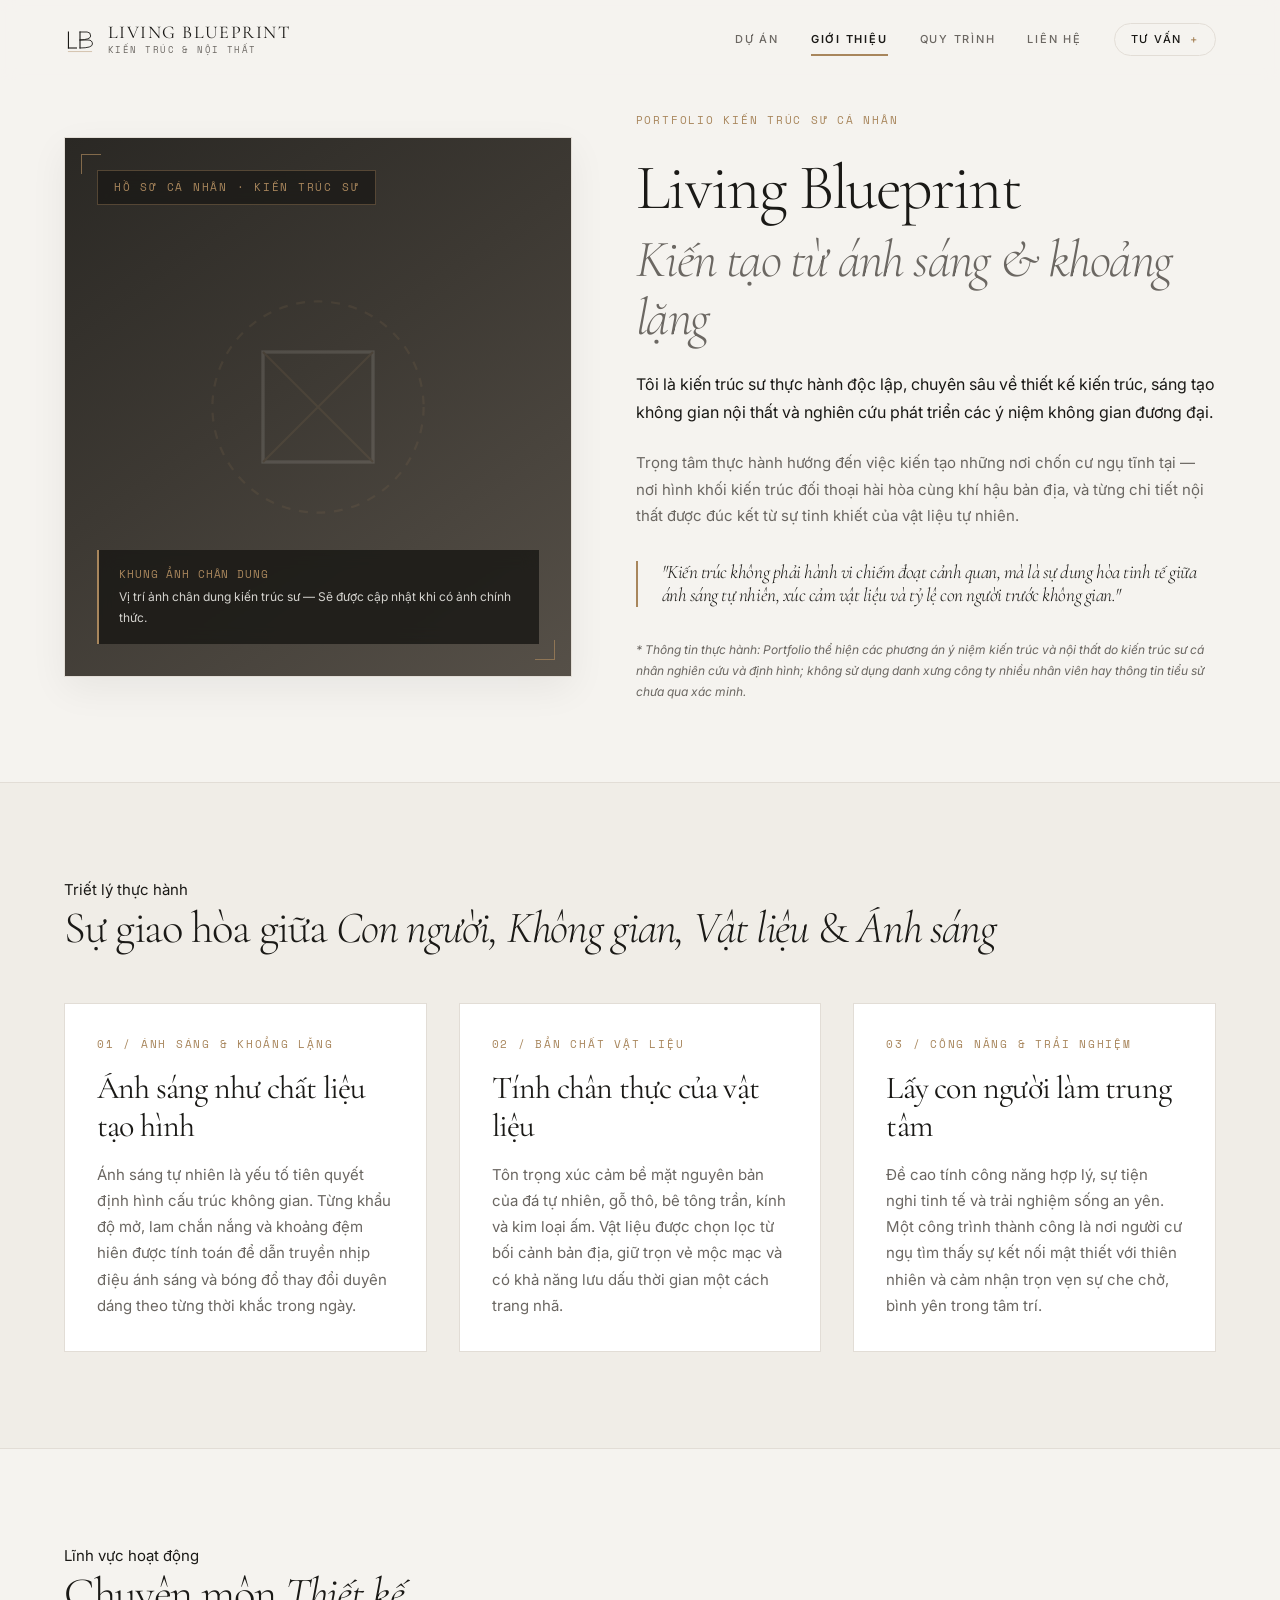
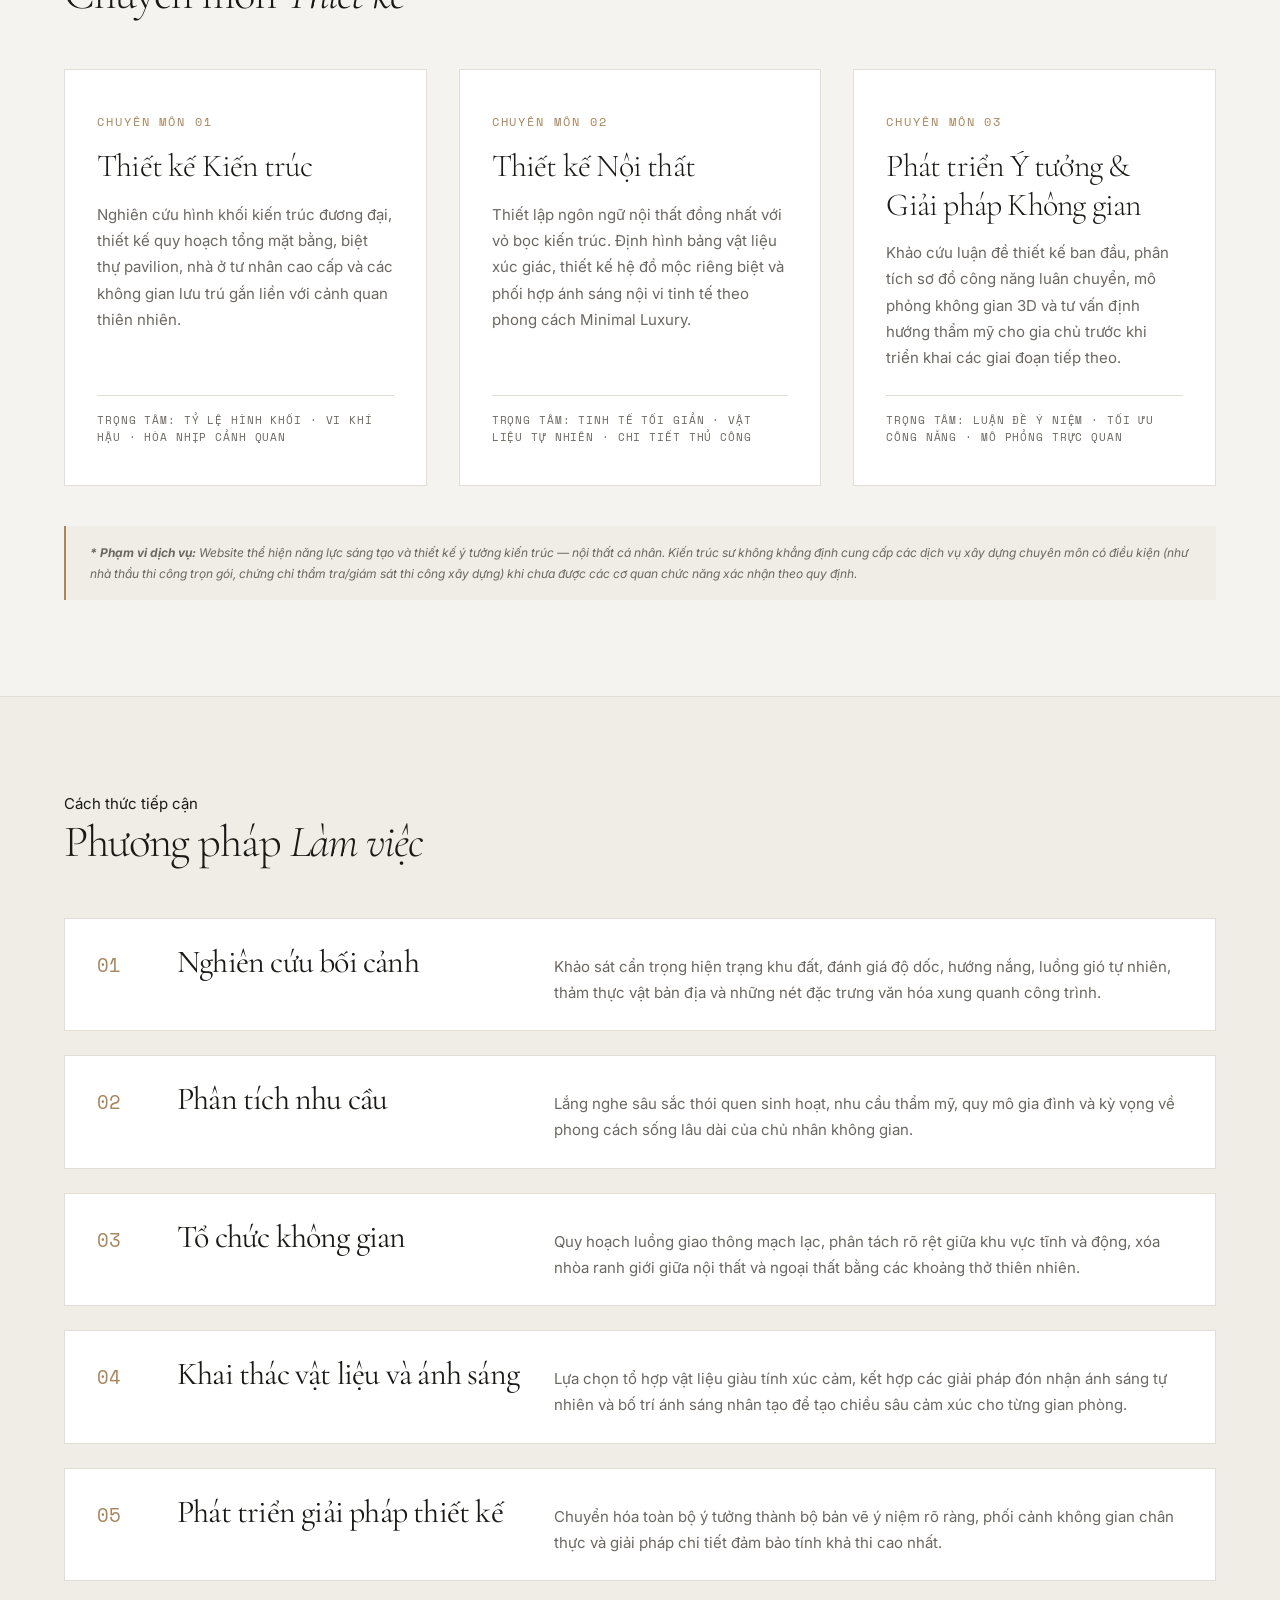
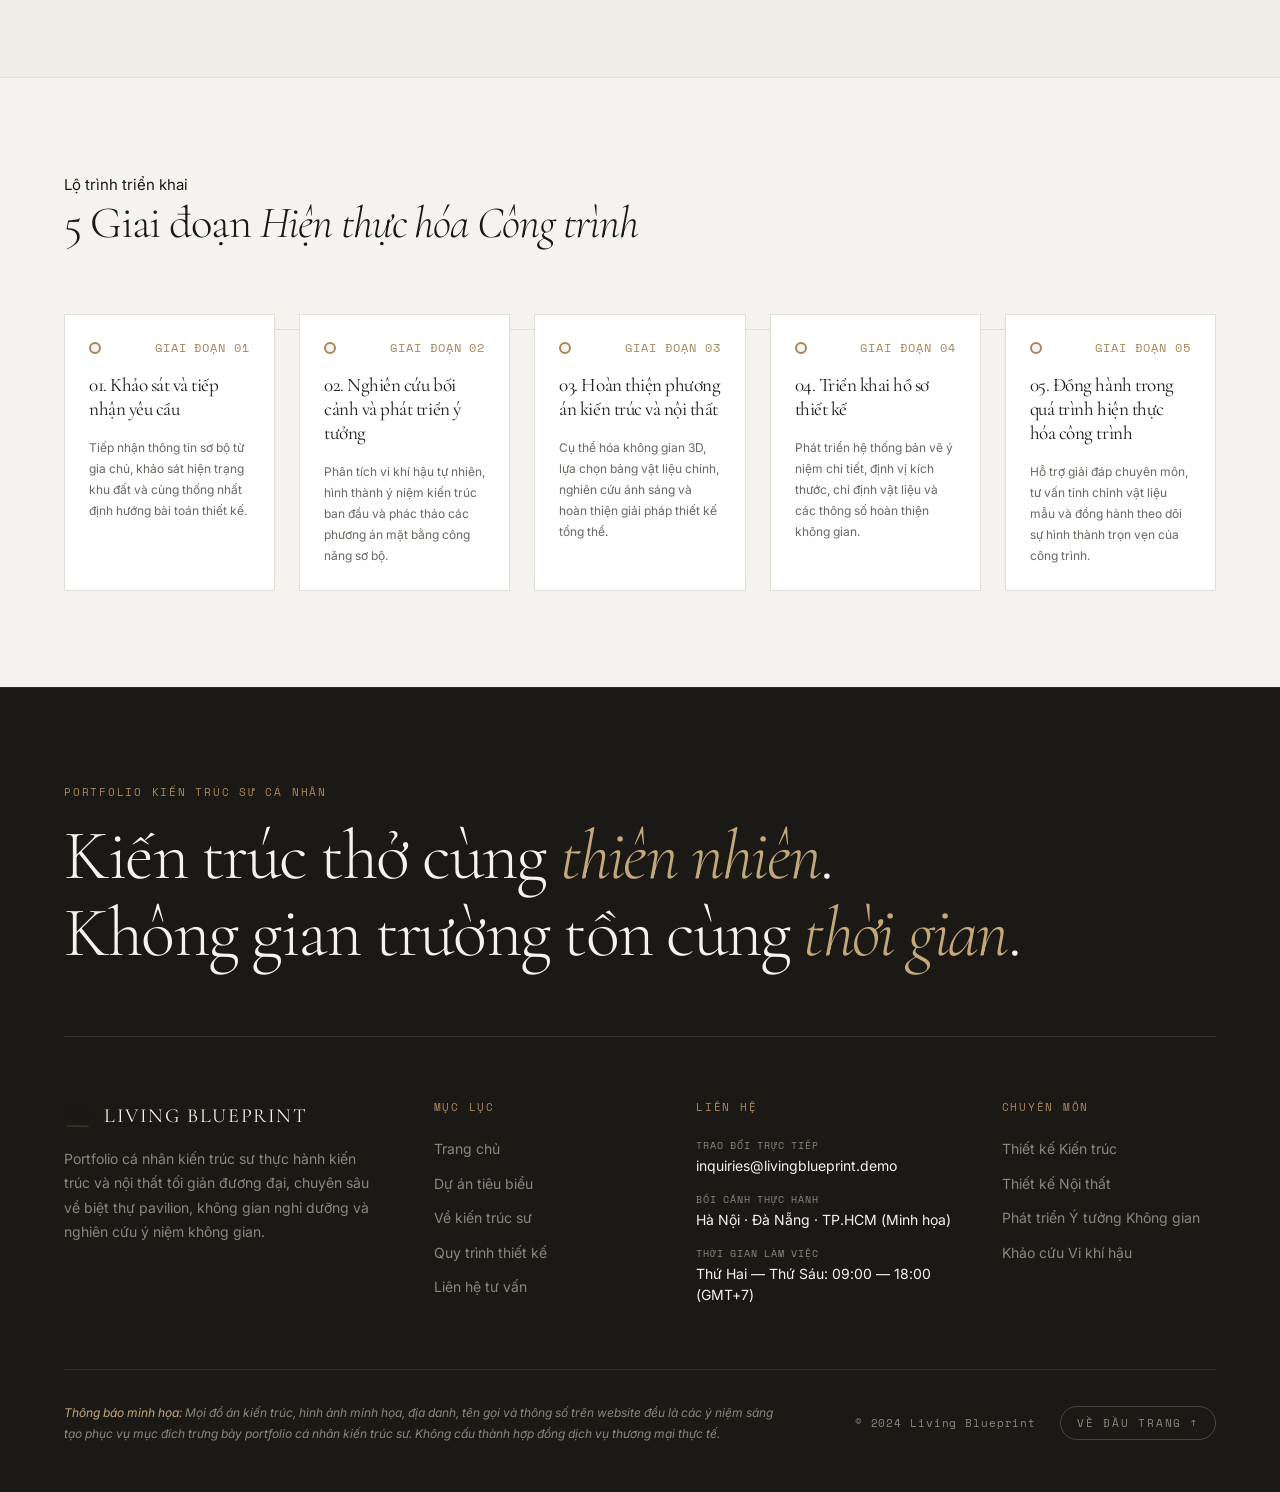
==== about.html @ 94e96c9f "Initial commit: architecture portfolio website Co-Authored-By: Claude Opus 5.5 <noreply@anthropic.co" ====
<!DOCTYPE html>
<html lang="vi">
<head>
  <meta charset="UTF-8">
  <meta name="viewport" content="width=device-width, initial-scale=1.0">
  <meta name="description" content="Giới thiệu Kiến trúc sư &amp; Quy trình thiết kế — Living Blueprint. Portfolio cá nhân thực hành kiến trúc và nội thất tối giản đương đại.">
  <meta name="robots" content="noindex, nofollow">
  <title>Giới thiệu &amp; Quy trình — Living Blueprint</title>

  <!-- Open Graph -->
  <meta property="og:type" content="profile">
  <meta property="og:title" content="Giới thiệu &amp; Quy trình — Living Blueprint">
  <meta property="og:description" content="Portfolio cá nhân kiến trúc sư thực hành kiến trúc và nội thất tối giản đương đại.">
  <meta property="og:locale" content="vi_VN">

  <link rel="icon" type="image/svg+xml"
    href="data:image/svg+xml,%3Csvg xmlns='http://www.w3.org/2000/svg' viewBox='0 0 32 32'%3E%3Crect width='32' height='32' fill='%23F5F3EF'/%3E%3Cline x1='8' y1='8' x2='8' y2='22' stroke='%231A1916' stroke-width='2'/%3E%3Cline x1='8' y1='22' x2='15' y2='22' stroke='%231A1916' stroke-width='2'/%3E%3Cline x1='18' y1='8' x2='18' y2='22' stroke='%231A1916' stroke-width='2'/%3E%3Cpath d='M18 8 L25 8 Q28 8 28 12 Q28 15 18 16' stroke='%231A1916' stroke-width='1.5' fill='none'/%3E%3Cpath d='M18 16 L26 16 Q30 16 30 20 Q30 24 18 24' stroke='%231A1916' stroke-width='1.5' fill='none'/%3E%3Cline x1='8' y1='28' x2='28' y2='28' stroke='%23A8865C' stroke-width='1'/%3E%3C/svg%3E">

  <link rel="preconnect" href="https://fonts.googleapis.com">
  <link rel="preconnect" href="https://fonts.gstatic.com" crossorigin>
  <link href="https://fonts.googleapis.com/css2?family=Cormorant+Garamond:ital,wght@0,300;0,400;0,500;0,600;1,300;1,400;1,500&family=Inter:wght@300;400;500;600&family=Space+Mono:ital,wght@0,400;0,700;1,400&display=swap" rel="stylesheet">

  <!-- Foundation CSS -->
  <link rel="stylesheet" href="css/reset.css">
  <link rel="stylesheet" href="css/variables.css">
  <link rel="stylesheet" href="css/typography.css">
  <link rel="stylesheet" href="css/layout.css">

  <!-- Global Components CSS — Phase 1 -->
  <link rel="stylesheet" href="css/components/navbar.css">
  <link rel="stylesheet" href="css/components/drawer.css">
  <link rel="stylesheet" href="css/components/cursor.css">
  <link rel="stylesheet" href="css/components/footer.css">
  <link rel="stylesheet" href="css/components/loader.css">

  <!-- Page CSS — Phase 5 -->
  <link rel="stylesheet" href="css/pages/about.css">
</head>

<body>

  <!-- ── 1. PAGE LOADER ── -->
  <div class="page-loader" aria-hidden="false">
    <div class="page-loader__content">
      <img src="assets/svg/logo.svg" alt="" class="page-loader__logo" width="48" height="48">
      <span class="page-loader__brand">Living Blueprint</span>
      <div class="page-loader__line-wrap" aria-hidden="true">
        <div class="page-loader__line"></div>
      </div>
    </div>
  </div>

  <!-- ── 2. CUSTOM RING CURSOR ── -->
  <div class="custom-cursor is-hidden" aria-hidden="true">
    <div class="custom-cursor__dot"></div>
    <div class="custom-cursor__ring">
      <span class="custom-cursor__label">XEM</span>
    </div>
  </div>

  <!-- ── 3. MOBILE FULLSCREEN DRAWER ── -->
  <aside id="mobile-nav-drawer" class="mobile-drawer" aria-label="Menu di động" aria-hidden="true">
    <div class="mobile-drawer__header">
      <a href="index.html" class="mobile-drawer__brand">
        <img src="assets/svg/logo.svg" alt="" width="28" height="28">
        <span class="mobile-drawer__brand-title">Living Blueprint</span>
      </a>
      <button class="mobile-drawer__close" type="button" aria-label="Đóng menu">
        <img src="assets/svg/icons/close.svg" alt="" class="mobile-drawer__close-icon" width="18" height="18">
      </button>
    </div>

    <nav class="mobile-drawer__nav" aria-label="Liên kết điều hướng di động">
      <ul class="mobile-drawer__list" role="list">
        <li class="mobile-drawer__item">
          <a href="projects.html" class="mobile-drawer__link">
            <span class="mobile-drawer__num">01</span>
            <span class="mobile-drawer__text">Dự án</span>
          </a>
        </li>
        <li class="mobile-drawer__item">
          <a href="about.html" class="mobile-drawer__link is-active">
            <span class="mobile-drawer__num">02</span>
            <span class="mobile-drawer__text">Giới thiệu</span>
          </a>
        </li>
        <li class="mobile-drawer__item">
          <a href="about.html#process" class="mobile-drawer__link">
            <span class="mobile-drawer__num">03</span>
            <span class="mobile-drawer__text">Quy trình</span>
          </a>
        </li>
        <li class="mobile-drawer__item">
          <a href="contact.html" class="mobile-drawer__link">
            <span class="mobile-drawer__num">04</span>
            <span class="mobile-drawer__text">Liên hệ</span>
          </a>
        </li>
      </ul>
    </nav>

    <div class="mobile-drawer__footer">
      <span class="mobile-drawer__meta">Trao đổi ý tưởng</span>
      <a href="mailto:hello@livingblueprint.demo" class="mobile-drawer__email">hello@livingblueprint.demo</a>
      <span class="mobile-drawer__note">Portfolio cá nhân kiến trúc sư · Mọi đồ án là ý niệm sáng tạo mẫu.</span>
    </div>
  </aside>

  <!-- ── PAGE WRAPPER ── -->
  <div class="page-wrapper">

    <a href="#main-content" class="sr-only">Bỏ qua điều hướng</a>

    <!-- ── 4. HEADER & NAVBAR ── -->
    <header role="banner">
      <nav class="site-navbar" aria-label="Điều hướng chính">
        <div class="site-navbar__inner">
          <a href="index.html" class="site-navbar__brand" aria-label="Living Blueprint — Trang chủ">
            <img src="assets/svg/logo.svg" alt="" class="site-navbar__logo-icon" width="32" height="32">
            <div class="site-navbar__brand-text">
              <span class="site-navbar__brand-title">Living Blueprint</span>
              <span class="site-navbar__brand-sub">Kiến trúc &amp; Nội thất</span>
            </div>
          </a>

          <div class="site-navbar__nav">
            <ul class="site-navbar__links" role="list">
              <li><a href="projects.html" class="site-navbar__link">Dự án</a></li>
              <li><a href="about.html" class="site-navbar__link is-active" aria-current="page">Giới thiệu</a></li>
              <li><a href="about.html#process" class="site-navbar__link">Quy trình</a></li>
              <li><a href="contact.html" class="site-navbar__link">Liên hệ</a></li>
            </ul>

            <a href="contact.html" class="site-navbar__cta" aria-label="Gửi yêu cầu tư vấn">
              <span>Tư vấn</span>
              <span class="site-navbar__cta-plus" aria-hidden="true">+</span>
            </a>
          </div>

          <button class="site-navbar__toggle" type="button" aria-label="Mở menu điều hướng di động" aria-expanded="false" aria-controls="mobile-nav-drawer">
            <span class="site-navbar__toggle-line"></span>
            <span class="site-navbar__toggle-line"></span>
          </button>
        </div>
      </nav>
    </header>

    <!-- ── MAIN CONTENT ── -->
    <main id="main-content">

      <!-- ── SECTION 01: GIỚI THIỆU KIẾN TRÚC SƯ ── -->
      <section class="about-hero" aria-label="Giới thiệu kiến trúc sư">
        <div class="container">
          <div class="about-hero__grid">
            
            <!-- Portrait Placeholder Container -->
            <div class="about-portrait-wrap">
              <div class="about-portrait" role="img" aria-label="Vị trí ảnh chân dung kiến trúc sư" data-cursor="view" data-cursor-label="CHÂN DUNG">
                <span class="about-portrait__badge">Hồ sơ cá nhân · Kiến trúc sư</span>
                
                <!-- Architectural watermark icon -->
                <svg class="about-portrait__watermark" viewBox="0 0 100 100" fill="none" xmlns="http://www.w3.org/2000/svg" aria-hidden="true">
                  <circle cx="50" cy="50" r="48" stroke="#A8865C" stroke-width="1" stroke-dasharray="4,4"/>
                  <rect x="25" y="25" width="50" height="50" stroke="#F5F3EF" stroke-width="1.5"/>
                  <line x1="25" y1="25" x2="75" y2="75" stroke="#A8865C" stroke-width="1"/>
                  <line x1="75" y1="25" x2="25" y2="75" stroke="#A8865C" stroke-width="1"/>
                </svg>

                <div class="about-portrait__notice-box">
                  <span class="about-portrait__notice-title">Khung ảnh chân dung</span>
                  <p class="about-portrait__notice-text" data-content-key="about.portraitNotice">
                    Vị trí ảnh chân dung kiến trúc sư — Sẽ được cập nhật khi có ảnh chính thức.
                  </p>
                </div>
              </div>
            </div>

            <!-- Intro Narrative -->
            <div class="about-intro">
              <span class="about-kicker" data-content-key="about.kicker">Portfolio Kiến trúc sư Cá nhân</span>
              <h1 class="about-name">
                Living Blueprint
                <em>Kiến tạo từ ánh sáng &amp; khoảng lặng</em>
              </h1>
              <p class="about-bio" data-content-key="about.bio">
                Tôi là kiến trúc sư thực hành độc lập, chuyên sâu về thiết kế kiến trúc, sáng tạo không gian nội thất và nghiên cứu phát triển các ý niệm không gian đương đại.
              </p>
              <p class="about-bio" data-content-key="about.bioSub" style="font-size: var(--text-body); color: var(--color-ink-muted);">
                Trọng tâm thực hành hướng đến việc kiến tạo những nơi chốn cư ngụ tĩnh tại — nơi hình khối kiến trúc đối thoại hài hòa cùng khí hậu bản địa, và từng chi tiết nội thất được đúc kết từ sự tinh khiết của vật liệu tự nhiên.
              </p>

              <blockquote class="about-pullquote" data-content-key="about.pullquote">
                "Kiến trúc không phải hành vi chiếm đoạt cảnh quan, mà là sự dung hòa tinh tế giữa ánh sáng tự nhiên, xúc cảm vật liệu và tỷ lệ con người trước không gian."
              </blockquote>

              <p class="about-meta-note" data-content-key="about.metaNote">
                * Thông tin thực hành: Portfolio thể hiện các phương án ý niệm kiến trúc và nội thất do kiến trúc sư cá nhân nghiên cứu và định hình; không sử dụng danh xưng công ty nhiều nhân viên hay thông tin tiểu sử chưa qua xác minh.
              </p>
            </div>

          </div>
        </div>
      </section>

      <!-- ── SECTION 02: TRIẾT LÝ THIẾT KẾ ── -->
      <section class="philosophy-section" aria-label="Triết lý thiết kế kiến trúc">
        <div class="container">
          <div class="section-head">
            <span class="section-kicker">Triết lý thực hành</span>
            <h2 class="section-title">
              Sự giao hòa giữa <em>Con người, Không gian, Vật liệu</em> &amp; <em>Ánh sáng</em>
            </h2>
          </div>

          <div class="philosophy-grid" role="list">
            <!-- Philosophy 1: Light & Space -->
            <article class="philosophy-card" role="listitem">
              <span class="philosophy-card__num">01 / Ánh sáng &amp; Khoảng lặng</span>
              <h3 class="philosophy-card__title">Ánh sáng như chất liệu tạo hình</h3>
              <p class="philosophy-card__desc">
                Ánh sáng tự nhiên là yếu tố tiên quyết định hình cấu trúc không gian. Từng khẩu độ mở, lam chắn nắng và khoảng đệm hiên được tính toán để dẫn truyền nhịp điệu ánh sáng và bóng đổ thay đổi duyên dáng theo từng thời khắc trong ngày.
              </p>
            </article>

            <!-- Philosophy 2: Honest Materials -->
            <article class="philosophy-card" role="listitem">
              <span class="philosophy-card__num">02 / Bản chất Vật liệu</span>
              <h3 class="philosophy-card__title">Tính chân thực của vật liệu</h3>
              <p class="philosophy-card__desc">
                Tôn trọng xúc cảm bề mặt nguyên bản của đá tự nhiên, gỗ thô, bê tông trần, kính và kim loại ấm. Vật liệu được chọn lọc từ bối cảnh bản địa, giữ trọn vẻ mộc mạc và có khả năng lưu dấu thời gian một cách trang nhã.
              </p>
            </article>

            <!-- Philosophy 3: Living Experience & Functionality -->
            <article class="philosophy-card" role="listitem">
              <span class="philosophy-card__num">03 / Công năng &amp; Trải nghiệm</span>
              <h3 class="philosophy-card__title">Lấy con người làm trung tâm</h3>
              <p class="philosophy-card__desc">
                Đề cao tính công năng hợp lý, sự tiện nghi tinh tế và trải nghiệm sống an yên. Một công trình thành công là nơi người cư ngụ tìm thấy sự kết nối mật thiết với thiên nhiên và cảm nhận trọn vẹn sự che chở, bình yên trong tâm trí.
              </p>
            </article>
          </div>
        </div>
      </section>

      <!-- ── SECTION 03: CHUYÊN MÔN THIẾT KẾ ── -->
      <section class="disciplines-section" aria-label="Chuyên môn thiết kế">
        <div class="container">
          <div class="section-head">
            <span class="section-kicker">Lĩnh vực hoạt động</span>
            <h2 class="section-title">Chuyên môn <em>Thiết kế</em></h2>
          </div>

          <div class="disciplines-grid" role="list">
            <!-- Discipline 1: Architecture -->
            <div class="discipline-card" role="listitem">
              <div>
                <span class="discipline-card__badge">CHUYÊN MÔN 01</span>
                <h3 class="discipline-card__title">Thiết kế Kiến trúc</h3>
                <p class="discipline-card__desc">
                  Nghiên cứu hình khối kiến trúc đương đại, thiết kế quy hoạch tổng mặt bằng, biệt thự pavilion, nhà ở tư nhân cao cấp và các không gian lưu trú gắn liền với cảnh quan thiên nhiên.
                </p>
              </div>
              <div class="discipline-card__focus">
                Trọng tâm: Tỷ lệ hình khối · Vi khí hậu · Hòa nhịp cảnh quan
              </div>
            </div>

            <!-- Discipline 2: Interior -->
            <div class="discipline-card" role="listitem">
              <div>
                <span class="discipline-card__badge">CHUYÊN MÔN 02</span>
                <h3 class="discipline-card__title">Thiết kế Nội thất</h3>
                <p class="discipline-card__desc">
                  Thiết lập ngôn ngữ nội thất đồng nhất với vỏ bọc kiến trúc. Định hình bảng vật liệu xúc giác, thiết kế hệ đồ mộc riêng biệt và phối hợp ánh sáng nội vi tinh tế theo phong cách Minimal Luxury.
                </p>
              </div>
              <div class="discipline-card__focus">
                Trọng tâm: Tinh tế tối giản · Vật liệu tự nhiên · Chi tiết thủ công
              </div>
            </div>

            <!-- Discipline 3: Concept & Spatial Development -->
            <div class="discipline-card" role="listitem">
              <div>
                <span class="discipline-card__badge">CHUYÊN MÔN 03</span>
                <h3 class="discipline-card__title">Phát triển Ý tưởng &amp; Giải pháp Không gian</h3>
                <p class="discipline-card__desc">
                  Khảo cứu luận đề thiết kế ban đầu, phân tích sơ đồ công năng luân chuyển, mô phỏng không gian 3D và tư vấn định hướng thẩm mỹ cho gia chủ trước khi triển khai các giai đoạn tiếp theo.
                </p>
              </div>
              <div class="discipline-card__focus">
                Trọng tâm: Luận đề ý niệm · Tối ưu công năng · Mô phỏng trực quan
              </div>
            </div>
          </div>

          <div class="discipline-disclaimer-box">
            <strong>* Phạm vi dịch vụ:</strong> Website thể hiện năng lực sáng tạo và thiết kế ý tưởng kiến trúc — nội thất cá nhân. Kiến trúc sư không khẳng định cung cấp các dịch vụ xây dựng chuyên môn có điều kiện (như nhà thầu thi công trọn gói, chứng chỉ thẩm tra/giám sát thi công xây dựng) khi chưa được các cơ quan chức năng xác nhận theo quy định.
          </div>
        </div>
      </section>

      <!-- ── SECTION 04: PHƯƠNG PHÁP LÀM VIỆC ── -->
      <section class="methodology-section" aria-label="Phương pháp làm việc của kiến trúc sư">
        <div class="container">
          <div class="section-head">
            <span class="section-kicker">Cách thức tiếp cận</span>
            <h2 class="section-title">Phương pháp <em>Làm việc</em></h2>
          </div>

          <div class="methodology-list" role="list">
            <!-- Step 1 -->
            <div class="methodology-item" role="listitem">
              <span class="methodology-num">01</span>
              <h3 class="methodology-name">Nghiên cứu bối cảnh</h3>
              <p class="methodology-detail">
                Khảo sát cẩn trọng hiện trạng khu đất, đánh giá độ dốc, hướng nắng, luồng gió tự nhiên, thảm thực vật bản địa và những nét đặc trưng văn hóa xung quanh công trình.
              </p>
            </div>

            <!-- Step 2 -->
            <div class="methodology-item" role="listitem">
              <span class="methodology-num">02</span>
              <h3 class="methodology-name">Phân tích nhu cầu</h3>
              <p class="methodology-detail">
                Lắng nghe sâu sắc thói quen sinh hoạt, nhu cầu thẩm mỹ, quy mô gia đình và kỳ vọng về phong cách sống lâu dài của chủ nhân không gian.
              </p>
            </div>

            <!-- Step 3 -->
            <div class="methodology-item" role="listitem">
              <span class="methodology-num">03</span>
              <h3 class="methodology-name">Tổ chức không gian</h3>
              <p class="methodology-detail">
                Quy hoạch luồng giao thông mạch lạc, phân tách rõ rệt giữa khu vực tĩnh và động, xóa nhòa ranh giới giữa nội thất và ngoại thất bằng các khoảng thở thiên nhiên.
              </p>
            </div>

            <!-- Step 4 -->
            <div class="methodology-item" role="listitem">
              <span class="methodology-num">04</span>
              <h3 class="methodology-name">Khai thác vật liệu và ánh sáng</h3>
              <p class="methodology-detail">
                Lựa chọn tổ hợp vật liệu giàu tính xúc cảm, kết hợp các giải pháp đón nhận ánh sáng tự nhiên và bố trí ánh sáng nhân tạo để tạo chiều sâu cảm xúc cho từng gian phòng.
              </p>
            </div>

            <!-- Step 5 -->
            <div class="methodology-item" role="listitem">
              <span class="methodology-num">05</span>
              <h3 class="methodology-name">Phát triển giải pháp thiết kế</h3>
              <p class="methodology-detail">
                Chuyển hóa toàn bộ ý tưởng thành bộ bản vẽ ý niệm rõ ràng, phối cảnh không gian chân thực và giải pháp chi tiết đảm bảo tính khả thi cao nhất.
              </p>
            </div>
          </div>
        </div>
      </section>

      <!-- ── SECTION 05: QUY TRÌNH THIẾT KẾ (5 GIAI ĐOẠN) ── -->
      <section id="process" class="process-section" aria-label="Quy trình thiết kế 5 giai đoạn">
        <div class="container">
          <div class="process-header">
            <span class="section-kicker">Lộ trình triển khai</span>
            <h2 class="section-title">5 Giai đoạn <em>Hiện thực hóa Công trình</em></h2>
          </div>

          <div class="process-timeline" role="list">
            <!-- Step 1 -->
            <div class="process-step" role="listitem">
              <div class="process-marker">
                <span class="process-dot"></span>
                <span class="process-step-num">GIAI ĐOẠN 01</span>
              </div>
              <h3 class="process-step-title">01. Khảo sát và tiếp nhận yêu cầu</h3>
              <p class="process-step-desc">
                Tiếp nhận thông tin sơ bộ từ gia chủ, khảo sát hiện trạng khu đất và cùng thống nhất định hướng bài toán thiết kế.
              </p>
            </div>

            <!-- Step 2 -->
            <div class="process-step" role="listitem">
              <div class="process-marker">
                <span class="process-dot"></span>
                <span class="process-step-num">GIAI ĐOẠN 02</span>
              </div>
              <h3 class="process-step-title">02. Nghiên cứu bối cảnh và phát triển ý tưởng</h3>
              <p class="process-step-desc">
                Phân tích vi khí hậu tự nhiên, hình thành ý niệm kiến trúc ban đầu và phác thảo các phương án mặt bằng công năng sơ bộ.
              </p>
            </div>

            <!-- Step 3 -->
            <div class="process-step" role="listitem">
              <div class="process-marker">
                <span class="process-dot"></span>
                <span class="process-step-num">GIAI ĐOẠN 03</span>
              </div>
              <h3 class="process-step-title">03. Hoàn thiện phương án kiến trúc và nội thất</h3>
              <p class="process-step-desc">
                Cụ thể hóa không gian 3D, lựa chọn bảng vật liệu chính, nghiên cứu ánh sáng và hoàn thiện giải pháp thiết kế tổng thể.
              </p>
            </div>

            <!-- Step 4 -->
            <div class="process-step" role="listitem">
              <div class="process-marker">
                <span class="process-dot"></span>
                <span class="process-step-num">GIAI ĐOẠN 04</span>
              </div>
              <h3 class="process-step-title">04. Triển khai hồ sơ thiết kế</h3>
              <p class="process-step-desc">
                Phát triển hệ thống bản vẽ ý niệm chi tiết, định vị kích thước, chỉ định vật liệu và các thông số hoàn thiện không gian.
              </p>
            </div>

            <!-- Step 5 -->
            <div class="process-step" role="listitem">
              <div class="process-marker">
                <span class="process-dot"></span>
                <span class="process-step-num">GIAI ĐOẠN 05</span>
              </div>
              <h3 class="process-step-title">05. Đồng hành trong quá trình hiện thực hóa công trình</h3>
              <p class="process-step-desc">
                Hỗ trợ giải đáp chuyên môn, tư vấn tinh chỉnh vật liệu mẫu và đồng hành theo dõi sự hình thành trọn vẹn của công trình.
              </p>
            </div>
          </div>
        </div>
      </section>

    </main>

    <!-- ── 5. EDITORIAL FOOTER ── -->
    <footer class="site-footer" role="contentinfo">
      <div class="site-footer__inner">

        <div class="site-footer__hero">
          <span class="site-footer__tagline">Portfolio Kiến trúc sư Cá nhân</span>
          <h2 class="site-footer__headline">
            Kiến trúc thở cùng <em>thiên nhiên</em>.<br>
            Không gian trường tồn cùng <em>thời gian</em>.
          </h2>
        </div>

        <div class="site-footer__grid">
          <div class="site-footer__col">
            <a href="index.html" class="site-footer__brand" aria-label="Living Blueprint — Trang chủ">
              <img src="assets/svg/logo.svg" alt="" width="28" height="28">
              <span class="site-footer__brand-title">Living Blueprint</span>
            </a>
            <p class="site-footer__desc">
              Portfolio cá nhân kiến trúc sư thực hành kiến trúc và nội thất tối giản đương đại, chuyên sâu về biệt thự pavilion, không gian nghỉ dưỡng và nghiên cứu ý niệm không gian.
            </p>
          </div>

          <div class="site-footer__col">
            <h3 class="site-footer__col-title">Mục lục</h3>
            <ul class="site-footer__list" role="list">
              <li><a href="index.html" class="site-footer__link">Trang chủ</a></li>
              <li><a href="projects.html" class="site-footer__link">Dự án tiêu biểu</a></li>
              <li><a href="about.html" class="site-footer__link">Về kiến trúc sư</a></li>
              <li><a href="about.html#process" class="site-footer__link">Quy trình thiết kế</a></li>
              <li><a href="contact.html" class="site-footer__link">Liên hệ tư vấn</a></li>
            </ul>
          </div>

          <div class="site-footer__col">
            <h3 class="site-footer__col-title">Liên hệ</h3>
            <div class="site-footer__info-item">
              <span class="site-footer__info-label">Trao đổi trực tiếp</span>
              <a href="mailto:inquiries@livingblueprint.demo" class="site-footer__info-value">inquiries@livingblueprint.demo</a>
            </div>
            <div class="site-footer__info-item">
              <span class="site-footer__info-label">Bối cảnh thực hành</span>
              <span class="site-footer__info-value">Hà Nội · Đà Nẵng · TP.HCM (Minh họa)</span>
            </div>
            <div class="site-footer__info-item">
              <span class="site-footer__info-label">Thời gian làm việc</span>
              <span class="site-footer__info-value">Thứ Hai — Thứ Sáu: 09:00 — 18:00 (GMT+7)</span>
            </div>
          </div>

          <div class="site-footer__col">
            <h3 class="site-footer__col-title">Chuyên môn</h3>
            <ul class="site-footer__list" role="list">
              <li><span class="site-footer__link">Thiết kế Kiến trúc</span></li>
              <li><span class="site-footer__link">Thiết kế Nội thất</span></li>
              <li><span class="site-footer__link">Phát triển Ý tưởng Không gian</span></li>
              <li><span class="site-footer__link">Khảo cứu Vi khí hậu</span></li>
            </ul>
          </div>
        </div>

        <div class="site-footer__bottom">
          <p class="site-footer__disclaimer">
            <strong>Thông báo minh họa:</strong> Mọi đồ án kiến trúc, hình ảnh minh họa, địa danh,
            tên gọi và thông số trên website đều là các ý niệm sáng tạo phục vụ mục đích trưng bày portfolio cá nhân kiến trúc sư.
            Không cấu thành hợp đồng dịch vụ thương mại thực tế.
          </p>

          <div class="site-footer__actions">
            <span class="site-footer__copyright" data-content-key="footer.copyright">&copy; 2024 Living Blueprint</span>
            <button class="site-footer__back-to-top" type="button" aria-label="Cuộn về đầu trang">
              <span>Về đầu trang</span>
              <span class="site-footer__back-to-top-arrow" aria-hidden="true">&uarr;</span>
            </button>
          </div>
        </div>

      </div>
    </footer>

  </div><!-- .page-wrapper -->

  <script type="module" src="js/main.js"></script>
</body>
</html>
---- css/variables.css ----
/* ============================================================
   LIVING BLUEPRINT — Design Tokens (CSS Custom Properties)
   Phong cách: Minimal Luxury · Architectural Editorial
   ============================================================ */

:root {

  /* ══════════════════════════════════════════════════════
     COLOR PALETTE
  ══════════════════════════════════════════════════════ */

  /* ── Surfaces ─────────────────────────────────────────── */
  --color-bg:           #F5F3EF;  /* Cream — nền trang chính */
  --color-bg-warm:      #F0EDE7;  /* Cream đậm hơn — section xen kẽ */
  --color-bg-dark:      #1A1916;  /* Charcoal — nền tối, overlay, mobile menu */
  --color-surface:      #FFFFFF;  /* Trắng — card, modal, form */

  /* ── Typography ───────────────────────────────────────── */
  --color-ink:          #1A1916;  /* Chữ chính */
  --color-ink-muted:    #6B6762;  /* Chữ phụ, nhãn */
  --color-ink-faint:    #A8A5A0;  /* Placeholder, disabled */
  --color-on-dark:      #F5F3EF;  /* Chữ trên nền tối */
  --color-on-dark-muted:#8A8580;  /* Chữ phụ trên nền tối */

  /* ── Accent (Warm Bronze) ─────────────────────────────── */
  --color-accent:       #A8865C;  /* Màu nhấn — CTA, hover, số thứ tự */
  --color-accent-light: #C4A87A;  /* Nhạt hơn */
  --color-accent-dark:  #8A6C44;  /* Đậm hơn */
  --color-accent-10:    rgba(168, 134, 92, 0.10);
  --color-accent-20:    rgba(168, 134, 92, 0.20);

  /* ── Blueprint Layer (Hero Stage 2) ───────────────────── */
  --color-blueprint-bg:    #0A1628;
  --color-blueprint-line:  #4A90D9;
  --color-blueprint-grid:  rgba(74, 144, 217, 0.12);
  --color-blueprint-dim:   rgba(74, 144, 217, 0.40);
  --color-blueprint-text:  rgba(74, 144, 217, 0.80);

  /* ── Borders & Lines ──────────────────────────────────── */
  --color-border:       #E2DDD6;
  --color-border-dark:  rgba(26, 25, 22, 0.08);
  --color-line:         rgba(26, 25, 22, 0.06);
  --color-overlay:      rgba(26, 25, 22, 0.55);
  --color-overlay-light:rgba(26, 25, 22, 0.25);


  /* ══════════════════════════════════════════════════════
     TYPOGRAPHY
  ══════════════════════════════════════════════════════ */

  /* ── Font Families ────────────────────────────────────── */
  --font-heading: 'Cormorant Garamond', Georgia, 'Times New Roman', serif;
  --font-ui:      'Inter', system-ui, -apple-system, BlinkMacSystemFont, sans-serif;
  --font-mono:    'Space Mono', 'Courier New', Courier, monospace;

  /* ── Fluid Type Scale ─────────────────────────────────── */
  /* clamp(min, preferred, max) — scales between breakpoints */
  --text-display: clamp(3rem,    8vw,    7rem);    /* 48px → 112px */
  --text-h1:      clamp(2.25rem, 5vw,    4.5rem);  /* 36px → 72px  */
  --text-h2:      clamp(1.75rem, 3.5vw,  3rem);    /* 28px → 48px  */
  --text-h3:      clamp(1.25rem, 2.5vw,  2rem);    /* 20px → 32px  */
  --text-h4:      clamp(1.0625rem,1.5vw, 1.375rem);/* 17px → 22px  */
  --text-body-lg: clamp(1rem,    1.2vw,  1.125rem);/* 16px → 18px  */
  --text-body:    clamp(0.9375rem,1vw,   1rem);     /* 15px → 16px  */
  --text-sm:      0.875rem;   /* 14px */
  --text-xs:      0.75rem;    /* 12px */
  --text-label:   0.6875rem;  /* 11px — uppercase tracking */

  /* ── Font Weights ─────────────────────────────────────── */
  --fw-light:    300;
  --fw-regular:  400;
  --fw-medium:   500;
  --fw-semibold: 600;
  --fw-bold:     700;

  /* ── Line Heights ─────────────────────────────────────── */
  --lh-tight:   1.1;
  --lh-heading: 1.2;
  --lh-normal:  1.5;
  --lh-relaxed: 1.75;
  --lh-loose:   2.0;

  /* ── Letter Spacing ───────────────────────────────────── */
  --ls-tight:   -0.025em;
  --ls-normal:   0em;
  --ls-wide:     0.04em;
  --ls-wider:    0.08em;
  --ls-widest:   0.16em;


  /* ══════════════════════════════════════════════════════
     SPACING SCALE
  ══════════════════════════════════════════════════════ */

  --space-1:  0.25rem;   /*  4px */
  --space-2:  0.5rem;    /*  8px */
  --space-3:  0.75rem;   /* 12px */
  --space-4:  1rem;      /* 16px */
  --space-5:  1.25rem;   /* 20px */
  --space-6:  1.5rem;    /* 24px */
  --space-8:  2rem;      /* 32px */
  --space-10: 2.5rem;    /* 40px */
  --space-12: 3rem;      /* 48px */
  --space-16: 4rem;      /* 64px */
  --space-20: 5rem;      /* 80px */
  --space-24: 6rem;      /* 96px */
  --space-32: 8rem;      /* 128px */


  /* ══════════════════════════════════════════════════════
     LAYOUT
  ══════════════════════════════════════════════════════ */

  --container-max:  1440px;
  --container-pad:  clamp(1.25rem, 5vw, 5rem);  /* 20px → 80px */
  --section-gap:    clamp(4rem, 10vw, 8rem);     /* 64px → 128px */
  --card-gap:       1.25rem;   /* 20px */
  --nav-height:     80px;
  --nav-height-sm:  64px;      /* mobile */


  /* ══════════════════════════════════════════════════════
     EFFECTS & TRANSITIONS
  ══════════════════════════════════════════════════════ */

  /* ── Box Shadows ──────────────────────────────────────── */
  --shadow-xs: 0 1px  3px  rgba(26, 25, 22, 0.06);
  --shadow-sm: 0 2px  8px  rgba(26, 25, 22, 0.08);
  --shadow-md: 0 4px  20px rgba(26, 25, 22, 0.10);
  --shadow-lg: 0 8px  40px rgba(26, 25, 22, 0.12);
  --shadow-xl: 0 16px 60px rgba(26, 25, 22, 0.16);

  /* ── Border Radius ────────────────────────────────────── */
  --radius:      0px;    /* Architectural — không bo tròn */
  --radius-pill: 100px;  /* Dành riêng cho pill button */

  /* ── Transitions ──────────────────────────────────────── */
  --ease-out:    cubic-bezier(0.25, 0.46, 0.45, 0.94);
  --ease-in-out: cubic-bezier(0.45, 0.05, 0.55, 0.95);
  --ease-spring: cubic-bezier(0.34, 1.56, 0.64, 1.00);
  --ease-expo:   cubic-bezier(0.16, 1.00, 0.30, 1.00);

  --transition-fast:   150ms var(--ease-out);
  --transition-ui:     300ms var(--ease-out);
  --transition-slow:   600ms var(--ease-expo);
  --transition-spring: 800ms var(--ease-spring);


  /* ══════════════════════════════════════════════════════
     Z-INDEX SCALE
  ══════════════════════════════════════════════════════ */

  --z-below:    -1;
  --z-base:      0;
  --z-raised:    10;
  --z-dropdown:  100;
  --z-sticky:    200;
  --z-overlay:   300;
  --z-modal:     400;
  --z-cursor:    500;
  --z-loader:    600;
}
---- css/typography.css ----
/* ============================================================
   LIVING BLUEPRINT — Typography System
   ============================================================ */

/* ── Base Body ─────────────────────────────────────────── */

body {
  font-family: var(--font-ui);
  font-size: var(--text-body);
  font-weight: var(--fw-regular);
  line-height: var(--lh-normal);
  color: var(--color-ink);
  background-color: var(--color-bg);
}

/* ── Headings ──────────────────────────────────────────── */
/* Cormorant Garamond — editorial serif */

h1, h2, h3, h4, h5, h6,
.font-heading {
  font-family: var(--font-heading);
  font-weight: var(--fw-light);
  line-height: var(--lh-heading);
  letter-spacing: var(--ls-tight);
  color: var(--color-ink);
}

h1, .h1 { font-size: var(--text-h1); }
h2, .h2 { font-size: var(--text-h2); }
h3, .h3 { font-size: var(--text-h3); }
h4, .h4 { font-size: var(--text-h4); }

/* ── Display (Hero titles) ─────────────────────────────── */

.text-display {
  font-family: var(--font-heading);
  font-size: var(--text-display);
  font-weight: var(--fw-light);
  line-height: var(--lh-tight);
  letter-spacing: var(--ls-tight);
}

/* ── Body Text ─────────────────────────────────────────── */

.text-body-lg {
  font-size: var(--text-body-lg);
  line-height: var(--lh-relaxed);
}

.text-body {
  font-size: var(--text-body);
  line-height: var(--lh-normal);
}

.text-sm {
  font-size: var(--text-sm);
  line-height: var(--lh-normal);
}

.text-xs {
  font-size: var(--text-xs);
  line-height: var(--lh-normal);
}

/* ── Labels ────────────────────────────────────────────── */
/* Used for categories, metadata, navigation */

.label,
.text-label {
  font-family: var(--font-ui);
  font-size: var(--text-label);
  font-weight: var(--fw-medium);
  letter-spacing: var(--ls-widest);
  text-transform: uppercase;
  color: var(--color-ink-muted);
  line-height: var(--lh-loose);
}

/* ── Monospace ─────────────────────────────────────────── */
/* Used for technical data, coordinates, years */

.font-mono,
.text-mono {
  font-family: var(--font-mono);
  font-size: var(--text-xs);
  letter-spacing: var(--ls-wide);
  line-height: var(--lh-normal);
}

/* ── Style Utilities ───────────────────────────────────── */

.text-italic   { font-style: italic; }
.text-normal   { font-style: normal; }
.font-light    { font-weight: var(--fw-light); }
.font-regular  { font-weight: var(--fw-regular); }
.font-medium   { font-weight: var(--fw-medium); }
.font-semibold { font-weight: var(--fw-semibold); }
.font-bold     { font-weight: var(--fw-bold); }
.uppercase     { text-transform: uppercase; }
.lowercase     { text-transform: lowercase; }

/* ── Color Utilities ───────────────────────────────────── */

.text-ink     { color: var(--color-ink); }
.text-muted   { color: var(--color-ink-muted); }
.text-faint   { color: var(--color-ink-faint); }
.text-accent  { color: var(--color-accent); }
.text-on-dark { color: var(--color-on-dark); }

/* ── Alignment ─────────────────────────────────────────── */

.text-left   { text-align: left; }
.text-center { text-align: center; }
.text-right  { text-align: right; }

/* ── Paragraph Spacing ─────────────────────────────────── */

p + p {
  margin-top: var(--space-4);
}

/* ── Links ─────────────────────────────────────────────── */

a.link-underline {
  color: var(--color-ink);
  border-bottom: 1px solid var(--color-accent);
  padding-bottom: 1px;
  transition: color var(--transition-ui), border-color var(--transition-ui);
}

a.link-underline:hover {
  color: var(--color-accent);
}

/* Arrow link */
.link-arrow {
  display: inline-flex;
  align-items: center;
  gap: var(--space-2);
  font-size: var(--text-label);
  font-weight: var(--fw-medium);
  letter-spacing: var(--ls-widest);
  text-transform: uppercase;
  color: var(--color-ink);
  transition: gap var(--transition-ui), color var(--transition-ui);
}

.link-arrow::after {
  content: '→';
  display: inline-block;
  transition: transform var(--transition-ui);
}

.link-arrow:hover {
  color: var(--color-accent);
  gap: var(--space-4);
}

.link-arrow:hover::after {
  transform: translateX(4px);
}

/* ── Watermark Numbers ─────────────────────────────────── */
/* Large decorative numbers — inspired by Huni Architectes */

.watermark-number {
  font-family: var(--font-heading);
  font-size: clamp(5rem, 15vw, 12rem);
  font-weight: var(--fw-light);
  color: var(--color-line);
  line-height: 1;
  letter-spacing: var(--ls-tight);
  user-select: none;
  pointer-events: none;
}

/* ── Quote / Pullquote ─────────────────────────────────── */

blockquote,
.pullquote {
  font-family: var(--font-heading);
  font-size: var(--text-h3);
  font-style: italic;
  font-weight: var(--fw-light);
  line-height: var(--lh-heading);
  letter-spacing: var(--ls-tight);
  color: var(--color-ink);
  padding-left: var(--space-8);
  border-left: 2px solid var(--color-accent);
}

/* ── Selection ─────────────────────────────────────────── */

::selection {
  background-color: var(--color-accent);
  color: var(--color-surface);
}

::-moz-selection {
  background-color: var(--color-accent);
  color: var(--color-surface);
}

/* ── Responsive Adjustments ────────────────────────────── */

@media (max-width: 768px) {
  blockquote,
  .pullquote {
    padding-left: var(--space-5);
    font-size: var(--text-h4);
  }

  .watermark-number {
    font-size: clamp(4rem, 20vw, 8rem);
  }
}
---- css/layout.css ----
/* ============================================================
   LIVING BLUEPRINT — Layout System
   ============================================================ */

/* ── Page Wrapper ──────────────────────────────────────── */

.page-wrapper {
  display: flex;
  flex-direction: column;
  min-height: 100vh;
  overflow-x: hidden;
}

main {
  flex: 1;
}

/* ── Container ─────────────────────────────────────────── */

.container {
  width: 100%;
  max-width: var(--container-max);
  margin-inline: auto;
  padding-inline: var(--container-pad);
}

.container--narrow {
  max-width: 860px;
  margin-inline: auto;
  padding-inline: var(--container-pad);
}

.container--wide {
  max-width: 1600px;
  margin-inline: auto;
  padding-inline: var(--container-pad);
}

.container--flush {
  max-width: 100%;
  padding-inline: 0;
}

/* ── Section ───────────────────────────────────────────── */

.section {
  padding-block: var(--section-gap);
}

.section--sm {
  padding-block: calc(var(--section-gap) * 0.5);
}

.section--lg {
  padding-block: calc(var(--section-gap) * 1.5);
}

.section--flush-top    { padding-top: 0; }
.section--flush-bottom { padding-bottom: 0; }

.section--dark {
  background-color: var(--color-bg-dark);
  color: var(--color-on-dark);
}

.section--warm {
  background-color: var(--color-bg-warm);
}

/* ── Grid System ───────────────────────────────────────── */

.grid {
  display: grid;
  gap: var(--card-gap);
}

.grid-1 { grid-template-columns: 1fr; }
.grid-2 { grid-template-columns: repeat(2, 1fr); }
.grid-3 { grid-template-columns: repeat(3, 1fr); }
.grid-4 { grid-template-columns: repeat(4, 1fr); }
.grid-5 { grid-template-columns: repeat(5, 1fr); }

/* Auto-fill responsive grid */
.grid-auto-sm  { grid-template-columns: repeat(auto-fill, minmax(240px, 1fr)); }
.grid-auto-md  { grid-template-columns: repeat(auto-fill, minmax(320px, 1fr)); }
.grid-auto-lg  { grid-template-columns: repeat(auto-fill, minmax(420px, 1fr)); }

/* Editorial asymmetric grid */
.grid-featured {
  display: grid;
  grid-template-columns: 2fr 1fr;
  grid-template-rows: auto;
  gap: var(--card-gap);
}

.grid-featured__main {
  grid-row: span 2;
}

/* ── Flexbox Utilities ─────────────────────────────────── */

.flex          { display: flex; }
.flex-col      { display: flex; flex-direction: column; }
.inline-flex   { display: inline-flex; }
.flex-wrap     { flex-wrap: wrap; }
.flex-nowrap   { flex-wrap: nowrap; }
.flex-1        { flex: 1; }
.flex-auto     { flex: 1 1 auto; }
.flex-none     { flex: none; }
.flex-shrink-0 { flex-shrink: 0; }

.items-start   { align-items: flex-start; }
.items-center  { align-items: center; }
.items-end     { align-items: flex-end; }
.items-stretch { align-items: stretch; }

.justify-start   { justify-content: flex-start; }
.justify-center  { justify-content: center; }
.justify-end     { justify-content: flex-end; }
.justify-between { justify-content: space-between; }
.justify-around  { justify-content: space-around; }

.self-start  { align-self: flex-start; }
.self-center { align-self: center; }
.self-end    { align-self: flex-end; }

/* ── Gap Utilities ─────────────────────────────────────── */

.gap-1  { gap: var(--space-1); }
.gap-2  { gap: var(--space-2); }
.gap-3  { gap: var(--space-3); }
.gap-4  { gap: var(--space-4); }
.gap-5  { gap: var(--space-5); }
.gap-6  { gap: var(--space-6); }
.gap-8  { gap: var(--space-8); }
.gap-10 { gap: var(--space-10); }
.gap-12 { gap: var(--space-12); }
.gap-16 { gap: var(--space-16); }

/* ── Aspect Ratios ─────────────────────────────────────── */

.ratio-landscape { aspect-ratio: 16 / 9; }
.ratio-square    { aspect-ratio: 1 / 1; }
.ratio-portrait  { aspect-ratio: 3 / 4; }
.ratio-tall      { aspect-ratio: 2 / 3; }
.ratio-ultra     { aspect-ratio: 4 / 5; }
.ratio-cinema    { aspect-ratio: 21 / 9; }

/* ── Spacing Utilities ─────────────────────────────────── */

/* Margin top */
.mt-0  { margin-top: 0; }
.mt-2  { margin-top: var(--space-2); }
.mt-4  { margin-top: var(--space-4); }
.mt-6  { margin-top: var(--space-6); }
.mt-8  { margin-top: var(--space-8); }
.mt-10 { margin-top: var(--space-10); }
.mt-12 { margin-top: var(--space-12); }
.mt-16 { margin-top: var(--space-16); }
.mt-20 { margin-top: var(--space-20); }
.mt-24 { margin-top: var(--space-24); }
.mt-auto { margin-top: auto; }

/* Margin bottom */
.mb-0  { margin-bottom: 0; }
.mb-2  { margin-bottom: var(--space-2); }
.mb-4  { margin-bottom: var(--space-4); }
.mb-6  { margin-bottom: var(--space-6); }
.mb-8  { margin-bottom: var(--space-8); }
.mb-10 { margin-bottom: var(--space-10); }
.mb-12 { margin-bottom: var(--space-12); }
.mb-16 { margin-bottom: var(--space-16); }
.mb-20 { margin-bottom: var(--space-20); }

/* Padding */
.p-4   { padding: var(--space-4); }
.p-6   { padding: var(--space-6); }
.p-8   { padding: var(--space-8); }
.px-4  { padding-inline: var(--space-4); }
.px-6  { padding-inline: var(--space-6); }
.px-8  { padding-inline: var(--space-8); }
.py-4  { padding-block: var(--space-4); }
.py-6  { padding-block: var(--space-6); }
.py-8  { padding-block: var(--space-8); }
.py-12 { padding-block: var(--space-12); }
.py-16 { padding-block: var(--space-16); }

/* ── Display ───────────────────────────────────────────── */

.block        { display: block; }
.inline-block { display: inline-block; }
.inline       { display: inline; }
.hidden       { display: none; }
.invisible    { visibility: hidden; }

/* Screen reader only */
.sr-only {
  position: absolute;
  width: 1px;
  height: 1px;
  padding: 0;
  margin: -1px;
  overflow: hidden;
  clip: rect(0, 0, 0, 0);
  white-space: nowrap;
  border: 0;
}

/* ── Position ──────────────────────────────────────────── */

.relative { position: relative; }
.absolute { position: absolute; }
.fixed    { position: fixed; }
.sticky   { position: sticky; }
.inset-0  { inset: 0; }
.top-0    { top: 0; }
.bottom-0 { bottom: 0; }
.left-0   { left: 0; }
.right-0  { right: 0; }

/* ── Size ──────────────────────────────────────────────── */

.w-full  { width: 100%; }
.h-full  { height: 100%; }
.w-screen  { width: 100vw; }
.h-screen  { height: 100vh; }
.min-h-screen { min-height: 100vh; }
.max-w-full  { max-width: 100%; }

/* ── Object Fit ────────────────────────────────────────── */

.object-cover   { object-fit: cover; object-position: center; }
.object-contain { object-fit: contain; }
.object-top     { object-position: top; }
.object-bottom  { object-position: bottom; }

/* ── Overflow ──────────────────────────────────────────── */

.overflow-hidden { overflow: hidden; }
.overflow-clip   { overflow: clip; }
.overflow-auto   { overflow: auto; }
.overflow-x-hidden { overflow-x: hidden; }
.overflow-y-auto   { overflow-y: auto; }

/* ── Dividers ──────────────────────────────────────────── */

.divider {
  height: 1px;
  background-color: var(--color-border);
  margin-block: var(--space-8);
}

.divider--sm { margin-block: var(--space-4); }
.divider--lg { margin-block: var(--space-16); }

/* Vertical divider */
.divider-v {
  width: 1px;
  height: 100%;
  background-color: var(--color-border);
  margin-inline: var(--space-8);
}

/* ── Architectural Grid Lines ──────────────────────────── */
/* Subtle vertical guide lines — inspired by Huni Architectes */

.arch-grid-bg {
  position: relative;
}

.arch-grid-bg::before {
  content: '';
  position: absolute;
  inset: 0;
  background-image:
    repeating-linear-gradient(
      to right,
      var(--color-line) 0px,
      var(--color-line) 1px,
      transparent 1px,
      transparent calc(25% - 0px)
    );
  pointer-events: none;
  z-index: var(--z-below);
}

/* ── Z-index Utilities ─────────────────────────────────── */

.z-raised   { z-index: var(--z-raised); }
.z-dropdown { z-index: var(--z-dropdown); }
.z-sticky   { z-index: var(--z-sticky); }
.z-overlay  { z-index: var(--z-overlay); }
.z-modal    { z-index: var(--z-modal); }

/* ── Pointer ───────────────────────────────────────────── */

.pointer-none   { pointer-events: none; }
.pointer-auto   { pointer-events: auto; }
.select-none    { user-select: none; }
.cursor-pointer { cursor: pointer; }

/* ── Opacity ───────────────────────────────────────────── */

.opacity-0  { opacity: 0; }
.opacity-25 { opacity: 0.25; }
.opacity-50 { opacity: 0.5; }
.opacity-75 { opacity: 0.75; }
.opacity-100{ opacity: 1; }

/* ══════════════════════════════════════════════════════
   RESPONSIVE OVERRIDES
══════════════════════════════════════════════════════ */

/* Tablet — ≤ 1024px */
@media (max-width: 1024px) {
  .grid-4  { grid-template-columns: repeat(2, 1fr); }
  .grid-3  { grid-template-columns: repeat(2, 1fr); }

  .grid-featured {
    grid-template-columns: 1fr 1fr;
  }

  .lg\:hidden { display: none; }
  .lg\:block  { display: block; }
}

/* Mobile — ≤ 768px */
@media (max-width: 768px) {
  .grid-4,
  .grid-3,
  .grid-2 {
    grid-template-columns: 1fr;
  }

  .grid-featured {
    grid-template-columns: 1fr;
  }

  .grid-featured__main {
    grid-row: span 1;
  }

  .md\:hidden   { display: none; }
  .md\:block    { display: block; }
  .md\:flex-col { flex-direction: column; }
}

/* Desktop only — > 768px */
@media (min-width: 769px) {
  .mobile-only { display: none !important; }
}

/* Mobile only — ≤ 768px */
@media (max-width: 768px) {
  .desktop-only { display: none !important; }
}
---- css/components/navbar.css ----
/* ============================================================
   LIVING BLUEPRINT — Component: Navbar
   Phong cách: Minimal Luxury · Huni Architectes & Yodezeen inspired
   ============================================================ */

.site-navbar {
  position: fixed;
  top: 0;
  left: 0;
  right: 0;
  width: 100%;
  height: var(--nav-height);
  z-index: var(--z-sticky);
  background-color: rgba(245, 243, 239, 0.85);
  backdrop-filter: blur(8px);
  -webkit-backdrop-filter: blur(8px);
  border-bottom: 1px solid transparent;
  transition:
    background-color var(--transition-ui),
    backdrop-filter var(--transition-ui),
    border-color var(--transition-ui),
    height var(--transition-ui),
    box-shadow var(--transition-ui);
}

/* Scrolled state */
.site-navbar.navbar--scrolled {
  background-color: rgba(245, 243, 239, 0.94);
  backdrop-filter: blur(16px);
  -webkit-backdrop-filter: blur(16px);
  border-bottom-color: var(--color-border);
  height: calc(var(--nav-height) - 10px);
  box-shadow: 0 8px 24px rgba(26, 25, 22, 0.04);
}

.site-navbar__inner {
  display: flex;
  align-items: center;
  justify-content: space-between;
  height: 100%;
  width: 100%;
  max-width: var(--container-max);
  margin-inline: auto;
  padding-inline: var(--container-pad);
}

/* ── Brand Logo ────────────────────────────────────────── */

.site-navbar__brand {
  display: inline-flex;
  align-items: center;
  gap: var(--space-3);
  text-decoration: none;
  color: var(--color-ink);
  transition: opacity var(--transition-ui);
}

.site-navbar__brand:hover {
  opacity: 0.8;
}

.site-navbar__logo-icon {
  width: 32px;
  height: 32px;
  display: block;
  flex-shrink: 0;
}

.site-navbar__brand-text {
  display: flex;
  flex-direction: column;
}

.site-navbar__brand-title {
  font-family: var(--font-heading);
  font-size: 1.125rem;
  font-weight: var(--fw-regular);
  letter-spacing: var(--ls-wider);
  text-transform: uppercase;
  color: var(--color-ink);
  line-height: 1.1;
}

.site-navbar__brand-sub {
  font-family: var(--font-mono);
  font-size: 9px;
  letter-spacing: var(--ls-widest);
  text-transform: uppercase;
  color: var(--color-ink-muted);
  line-height: 1.2;
  margin-top: 2px;
}

/* ── Desktop Navigation Links ──────────────────────────── */

.site-navbar__nav {
  display: flex;
  align-items: center;
  gap: var(--space-8);
}

.site-navbar__links {
  display: flex;
  align-items: center;
  gap: var(--space-8);
  list-style: none;
  margin: 0;
  padding: 0;
}

.site-navbar__link {
  font-family: var(--font-ui);
  font-size: var(--text-label);
  font-weight: var(--fw-medium);
  letter-spacing: var(--ls-widest);
  text-transform: uppercase;
  color: var(--color-ink-muted);
  text-decoration: none;
  padding-block: var(--space-2);
  position: relative;
  display: inline-block;
  transition: color var(--transition-ui);
}

.site-navbar__link::after {
  content: '';
  position: absolute;
  bottom: 0;
  left: 0;
  width: 0;
  height: 1.5px;
  background-color: var(--color-accent);
  transition: width var(--transition-ui) var(--ease-out);
}

.site-navbar__link:hover {
  color: var(--color-ink);
}

.site-navbar__link:hover::after {
  width: 100%;
}

.site-navbar__link.is-active,
.site-navbar__link[aria-current="page"] {
  color: var(--color-ink);
  font-weight: var(--fw-semibold);
}

.site-navbar__link.is-active::after,
.site-navbar__link[aria-current="page"]::after {
  width: 100%;
}

/* ── CTA Capsule Button (Desk) ─────────────────────────── */

.site-navbar__cta {
  display: inline-flex;
  align-items: center;
  gap: var(--space-2);
  font-family: var(--font-ui);
  font-size: var(--text-label);
  font-weight: var(--fw-medium);
  letter-spacing: var(--ls-widest);
  text-transform: uppercase;
  color: var(--color-ink);
  border: 1px solid var(--color-border);
  padding: 7px 16px;
  border-radius: var(--radius-pill);
  transition:
    background-color var(--transition-ui),
    border-color var(--transition-ui),
    color var(--transition-ui);
}

.site-navbar__cta:hover {
  background-color: var(--color-ink);
  border-color: var(--color-ink);
  color: var(--color-surface);
}

.site-navbar__cta-plus {
  color: var(--color-accent);
  transition: transform var(--transition-ui);
}

.site-navbar__cta:hover .site-navbar__cta-plus {
  transform: rotate(90deg);
}

/* ── Mobile Hamburger Toggle ───────────────────────────── */

.site-navbar__toggle {
  display: none;
  flex-direction: column;
  justify-content: center;
  align-items: center;
  gap: 5px;
  width: 44px;
  height: 44px;
  padding: 10px;
  background: transparent;
  border: none;
  cursor: pointer;
  color: var(--color-ink);
  border-radius: var(--radius);
  transition: opacity var(--transition-fast);
}

.site-navbar__toggle:hover {
  opacity: 0.7;
}

.site-navbar__toggle-line {
  display: block;
  width: 22px;
  height: 1.5px;
  background-color: currentColor;
  transition: transform var(--transition-ui), opacity var(--transition-ui);
}

/* ── Responsive ────────────────────────────────────────── */

@media (max-width: 900px) {
  .site-navbar__links {
    gap: var(--space-5);
  }
}

@media (max-width: 768px) {
  .site-navbar {
    height: var(--nav-height-sm);
  }

  .site-navbar.navbar--scrolled {
    height: var(--nav-height-sm);
  }

  .site-navbar__nav {
    display: none;
  }

  .site-navbar__toggle {
    display: flex;
  }

  .site-navbar__brand-title {
    font-size: 1rem;
  }
}
---- css/components/drawer.css ----
/* ============================================================
   LIVING BLUEPRINT — Component: Mobile Drawer Menu
   Fullscreen Architectural Overlay · Minimal Luxury
   ============================================================ */

/* Body scroll lock when drawer is active */
body.scroll-locked {
  overflow: hidden !important;
  touch-action: none;
}

.mobile-drawer {
  position: fixed;
  inset: 0;
  width: 100vw;
  height: 100vh;
  height: 100dvh; /* Mobile dynamic viewport */
  background-color: var(--color-bg-dark);
  color: var(--color-on-dark);
  z-index: var(--z-overlay);
  display: flex;
  flex-direction: column;
  justify-content: space-between;
  padding: var(--space-6) var(--container-pad) var(--space-10);
  opacity: 0;
  visibility: hidden;
  pointer-events: none;
  transition:
    opacity 0.45s var(--ease-expo),
    visibility 0.45s;
  overflow-y: auto;
  overflow-x: hidden;
  -webkit-overflow-scrolling: touch;
}

.mobile-drawer.is-open {
  opacity: 1;
  visibility: visible;
  pointer-events: auto;
}

/* ── Top Bar (Logo & Close) ────────────────────────────── */

.mobile-drawer__header {
  display: flex;
  align-items: center;
  justify-content: space-between;
  width: 100%;
  padding-bottom: var(--space-6);
  border-bottom: 1px solid rgba(245, 243, 239, 0.1);
}

.mobile-drawer__brand {
  display: flex;
  align-items: center;
  gap: var(--space-3);
  color: var(--color-on-dark);
  text-decoration: none;
}

.mobile-drawer__brand-title {
  font-family: var(--font-heading);
  font-size: 1.125rem;
  letter-spacing: var(--ls-wider);
  text-transform: uppercase;
}

.mobile-drawer__close {
  display: flex;
  align-items: center;
  justify-content: center;
  width: 44px;
  height: 44px;
  background: transparent;
  border: 1px solid rgba(245, 243, 239, 0.2);
  color: var(--color-on-dark);
  cursor: pointer;
  border-radius: 50%;
  transition:
    background-color var(--transition-fast),
    border-color var(--transition-fast),
    transform var(--transition-fast);
}

.mobile-drawer__close:hover {
  border-color: var(--color-accent);
  color: var(--color-accent);
  transform: rotate(90deg);
}

.mobile-drawer__close-icon {
  width: 18px;
  height: 18px;
  display: block;
}

/* ── Navigation Links List ─────────────────────────────── */

.mobile-drawer__nav {
  margin-block: auto;
  padding-block: var(--space-8);
}

.mobile-drawer__list {
  list-style: none;
  display: flex;
  flex-direction: column;
  gap: var(--space-6);
  padding: 0;
  margin: 0;
}

.mobile-drawer__item {
  transform: translateY(24px);
  opacity: 0;
  transition:
    transform 0.5s var(--ease-expo),
    opacity 0.5s var(--ease-expo);
}

.mobile-drawer.is-open .mobile-drawer__item {
  transform: translateY(0);
  opacity: 1;
}

/* Stagger transition delays */
.mobile-drawer.is-open .mobile-drawer__item:nth-child(1) { transition-delay: 0.10s; }
.mobile-drawer.is-open .mobile-drawer__item:nth-child(2) { transition-delay: 0.16s; }
.mobile-drawer.is-open .mobile-drawer__item:nth-child(3) { transition-delay: 0.22s; }
.mobile-drawer.is-open .mobile-drawer__item:nth-child(4) { transition-delay: 0.28s; }

.mobile-drawer__link {
  display: inline-flex;
  align-items: baseline;
  gap: var(--space-4);
  text-decoration: none;
  color: var(--color-on-dark);
  transition: color var(--transition-ui), transform var(--transition-ui);
}

.mobile-drawer__num {
  font-family: var(--font-mono);
  font-size: var(--text-xs);
  color: var(--color-accent);
  letter-spacing: var(--ls-widest);
}

.mobile-drawer__text {
  font-family: var(--font-heading);
  font-size: clamp(2rem, 8vw, 3.25rem);
  font-weight: var(--fw-light);
  letter-spacing: var(--ls-tight);
  line-height: 1.1;
  text-transform: uppercase;
}

.mobile-drawer__link:hover,
.mobile-drawer__link.is-active {
  color: var(--color-accent-light);
  transform: translateX(8px);
}

.mobile-drawer__link.is-active .mobile-drawer__text {
  border-bottom: 1px solid var(--color-accent);
}

/* ── Footer Info in Drawer ─────────────────────────────── */

.mobile-drawer__footer {
  display: flex;
  flex-direction: column;
  gap: var(--space-4);
  padding-top: var(--space-6);
  border-top: 1px solid rgba(245, 243, 239, 0.1);
}

.mobile-drawer__meta {
  font-family: var(--font-mono);
  font-size: var(--text-label);
  color: var(--color-on-dark-muted);
  letter-spacing: var(--ls-wider);
  text-transform: uppercase;
}

.mobile-drawer__email {
  font-family: var(--font-ui);
  font-size: var(--text-sm);
  color: var(--color-on-dark);
  text-decoration: none;
  transition: color var(--transition-fast);
}

.mobile-drawer__email:hover {
  color: var(--color-accent);
}

.mobile-drawer__note {
  font-size: 10px;
  color: var(--color-on-dark-muted);
  font-style: italic;
}
---- css/components/cursor.css ----
/* ============================================================
   LIVING BLUEPRINT — Component: Custom Ring Cursor
   Inspired by YODEZEEN · Minimal luxury
   ============================================================ */

/* Container for custom cursor elements */
.custom-cursor {
  position: fixed;
  top: 0;
  left: 0;
  width: 100vw;
  height: 100vh;
  pointer-events: none;
  z-index: var(--z-cursor);
  overflow: hidden;
  transition: opacity 0.3s ease;
}

/* Central precise dot */
.custom-cursor__dot {
  position: fixed;
  top: 0;
  left: 0;
  width: 6px;
  height: 6px;
  background-color: var(--color-ink);
  border-radius: 50%;
  pointer-events: none;
  transform: translate(-50%, -50%);
  transition:
    transform 0.15s var(--ease-out),
    opacity 0.2s var(--ease-out),
    background-color 0.2s var(--ease-out);
  will-change: transform;
}

/* Outer smooth ring */
.custom-cursor__ring {
  position: fixed;
  top: 0;
  left: 0;
  width: 32px;
  height: 32px;
  border: 1px solid rgba(26, 25, 22, 0.45);
  border-radius: 50%;
  pointer-events: none;
  transform: translate(-50%, -50%);
  display: flex;
  align-items: center;
  justify-content: center;
  transition:
    width 0.25s var(--ease-out),
    height 0.25s var(--ease-out),
    border-color 0.25s var(--ease-out),
    background-color 0.25s var(--ease-out),
    transform 0.08s linear;
  will-change: transform, width, height;
}

/* Text label inside cursor ring (e.g., "VIEW", "EXPLORE") */
.custom-cursor__label {
  font-family: var(--font-mono);
  font-size: 8px;
  font-weight: var(--fw-medium);
  letter-spacing: 0.12em;
  text-transform: uppercase;
  color: var(--color-on-dark);
  opacity: 0;
  transform: scale(0.6);
  transition: opacity 0.2s ease, transform 0.2s ease;
  user-select: none;
}

/* ── Interactive States ────────────────────────────────── */

/* Hovering regular links/buttons */
.custom-cursor.is-hovering .custom-cursor__ring {
  width: 48px;
  height: 48px;
  border-color: var(--color-accent);
  background-color: rgba(168, 134, 92, 0.08);
}

.custom-cursor.is-hovering .custom-cursor__dot {
  opacity: 0.4;
  transform: translate(-50%, -50%) scale(1.5);
  background-color: var(--color-accent);
}

/* Hovering project cards — "VIEW" mode */
.custom-cursor.is-viewing .custom-cursor__ring {
  width: 68px;
  height: 68px;
  background-color: rgba(26, 25, 22, 0.88);
  border-color: transparent;
  backdrop-filter: blur(4px);
}

.custom-cursor.is-viewing .custom-cursor__dot {
  opacity: 0;
  transform: translate(-50%, -50%) scale(0);
}

.custom-cursor.is-viewing .custom-cursor__label {
  opacity: 1;
  transform: scale(1);
}

/* Hidden when cursor leaves window */
.custom-cursor.is-hidden {
  opacity: 0;
}

/* Click feedback */
.custom-cursor.is-clicking .custom-cursor__ring {
  transform: translate(-50%, -50%) scale(0.85);
}

/* ── Fallback / Device disable rules ───────────────────── */

/* Disabled on touch devices and small viewports */
@media (hover: none), (pointer: coarse), (max-width: 768px) {
  .custom-cursor {
    display: none !important;
  }
}

/* Disabled for users requesting reduced motion */
@media (prefers-reduced-motion: reduce) {
  .custom-cursor {
    display: none !important;
  }
}

body[data-touch="true"] .custom-cursor,
body[data-reduced-motion="true"] .custom-cursor {
  display: none !important;
}
---- css/components/footer.css ----
/* ============================================================
   LIVING BLUEPRINT — Component: Editorial Footer
   Architectural Editorial · High-end Monograph style
   ============================================================ */

.site-footer {
  background-color: var(--color-bg-dark);
  color: var(--color-on-dark);
  padding-top: var(--space-24);
  padding-bottom: var(--space-12);
  position: relative;
  overflow: hidden;
  border-top: 1px solid rgba(245, 243, 239, 0.08);
}

.site-footer__inner {
  width: 100%;
  max-width: var(--container-max);
  margin-inline: auto;
  padding-inline: var(--container-pad);
  display: flex;
  flex-direction: column;
  gap: var(--space-16);
}

/* ── Top Statement Banner ──────────────────────────────── */

.site-footer__hero {
  display: flex;
  flex-direction: column;
  gap: var(--space-4);
  padding-bottom: var(--space-16);
  border-bottom: 1px solid rgba(245, 243, 239, 0.12);
}

.site-footer__tagline {
  font-family: var(--font-mono);
  font-size: var(--text-label);
  letter-spacing: var(--ls-widest);
  text-transform: uppercase;
  color: var(--color-accent);
}

.site-footer__headline {
  font-family: var(--font-heading);
  font-size: clamp(2.25rem, 5.5vw, 4.75rem);
  font-weight: var(--fw-light);
  line-height: var(--lh-tight);
  letter-spacing: var(--ls-tight);
  color: var(--color-on-dark);
  max-width: 980px;
}

.site-footer__headline em {
  font-style: italic;
  color: var(--color-accent-light);
}

/* ── Multi-Column Grid ─────────────────────────────────── */

.site-footer__grid {
  display: grid;
  grid-template-columns: 1.5fr 1fr 1.2fr 1fr;
  gap: var(--space-12);
}

.site-footer__col {
  display: flex;
  flex-direction: column;
  gap: var(--space-4);
}

.site-footer__col-title {
  font-family: var(--font-mono);
  font-size: var(--text-label);
  font-weight: var(--fw-medium);
  letter-spacing: var(--ls-widest);
  text-transform: uppercase;
  color: var(--color-accent);
  margin-bottom: var(--space-2);
}

/* Brand col */
.site-footer__brand {
  display: flex;
  align-items: center;
  gap: var(--space-3);
  text-decoration: none;
  color: var(--color-on-dark);
}

.site-footer__brand-title {
  font-family: var(--font-heading);
  font-size: 1.25rem;
  letter-spacing: var(--ls-wider);
  text-transform: uppercase;
}

.site-footer__desc {
  font-size: var(--text-sm);
  color: var(--color-on-dark-muted);
  line-height: var(--lh-relaxed);
  max-width: 320px;
}

/* Nav links list */
.site-footer__list {
  list-style: none;
  display: flex;
  flex-direction: column;
  gap: var(--space-3);
  padding: 0;
  margin: 0;
}

.site-footer__link {
  font-family: var(--font-ui);
  font-size: var(--text-sm);
  color: var(--color-on-dark-muted);
  text-decoration: none;
  transition: color var(--transition-fast), transform var(--transition-fast);
  display: inline-flex;
  align-items: center;
  gap: var(--space-2);
}

.site-footer__link:hover {
  color: var(--color-on-dark);
  transform: translateX(4px);
}

/* Contact info block */
.site-footer__info-item {
  display: flex;
  flex-direction: column;
  gap: 2px;
}

.site-footer__info-label {
  font-family: var(--font-mono);
  font-size: 10px;
  letter-spacing: var(--ls-wider);
  text-transform: uppercase;
  color: var(--color-on-dark-muted);
}

.site-footer__info-value {
  font-family: var(--font-ui);
  font-size: var(--text-sm);
  color: var(--color-on-dark);
  text-decoration: none;
  transition: color var(--transition-fast);
}

.site-footer__info-value:hover {
  color: var(--color-accent-light);
}

/* ── Bottom Bar ────────────────────────────────────────── */

.site-footer__bottom {
  display: flex;
  flex-wrap: wrap;
  align-items: center;
  justify-content: space-between;
  gap: var(--space-6);
  padding-top: var(--space-8);
  border-top: 1px solid rgba(245, 243, 239, 0.1);
}

.site-footer__disclaimer {
  font-size: var(--text-xs);
  color: var(--color-on-dark-muted);
  line-height: var(--lh-relaxed);
  max-width: 720px;
  font-style: italic;
}

.site-footer__disclaimer strong {
  color: var(--color-accent-light);
  font-weight: var(--fw-regular);
}

.site-footer__actions {
  display: flex;
  align-items: center;
  gap: var(--space-6);
  margin-left: auto;
}

.site-footer__back-to-top {
  display: inline-flex;
  align-items: center;
  gap: var(--space-2);
  font-family: var(--font-mono);
  font-size: var(--text-label);
  letter-spacing: var(--ls-widest);
  text-transform: uppercase;
  color: var(--color-on-dark-muted);
  background: transparent;
  border: 1px solid rgba(245, 243, 239, 0.2);
  padding: 8px 16px;
  border-radius: var(--radius-pill);
  cursor: pointer;
  transition:
    color var(--transition-fast),
    border-color var(--transition-fast),
    background-color var(--transition-fast);
}

.site-footer__back-to-top:hover {
  color: var(--color-on-dark);
  border-color: var(--color-accent);
  background-color: rgba(168, 134, 92, 0.15);
}

.site-footer__back-to-top-arrow {
  transition: transform var(--transition-fast);
}

.site-footer__back-to-top:hover .site-footer__back-to-top-arrow {
  transform: translateY(-2px);
}

.site-footer__copyright {
  font-family: var(--font-mono);
  font-size: var(--text-label);
  letter-spacing: var(--ls-wider);
  color: var(--color-on-dark-muted);
}

/* ── Responsive ────────────────────────────────────────── */

@media (max-width: 1024px) {
  .site-footer__grid {
    grid-template-columns: repeat(2, 1fr);
    gap: var(--space-8);
  }
}

@media (max-width: 768px) {
  .site-footer {
    padding-top: var(--space-16);
    padding-bottom: var(--space-8);
  }

  .site-footer__hero {
    padding-bottom: var(--space-10);
  }

  .site-footer__grid {
    grid-template-columns: 1fr;
    gap: var(--space-8);
  }

  .site-footer__bottom {
    flex-direction: column;
    align-items: flex-start;
  }

  .site-footer__actions {
    margin-left: 0;
    width: 100%;
    justify-content: space-between;
  }
}
---- css/components/loader.css ----
/* ============================================================
   LIVING BLUEPRINT — Component: Page Entrance Loader
   Minimal luxury · Fast & Non-blocking
   ============================================================ */

.page-loader {
  position: fixed;
  inset: 0;
  width: 100vw;
  height: 100vh;
  height: 100dvh;
  background-color: var(--color-bg);
  z-index: var(--z-loader);
  display: flex;
  flex-direction: column;
  align-items: center;
  justify-content: center;
  gap: var(--space-6);
  opacity: 1;
  visibility: visible;
  transition:
    opacity 0.5s var(--ease-expo),
    visibility 0.5s;
  pointer-events: auto;
}

/* When loaded, smoothly disappear */
body.is-loaded .page-loader {
  opacity: 0;
  visibility: hidden;
  pointer-events: none;
}

.page-loader__content {
  display: flex;
  flex-direction: column;
  align-items: center;
  gap: var(--space-4);
}

.page-loader__logo {
  width: 48px;
  height: 48px;
  animation: loaderPulse 1.2s ease-in-out infinite alternate;
}

.page-loader__brand {
  font-family: var(--font-heading);
  font-size: 1.125rem;
  letter-spacing: var(--ls-wider);
  text-transform: uppercase;
  color: var(--color-ink);
}

/* Architectural progress line */
.page-loader__line-wrap {
  width: 120px;
  height: 1.5px;
  background-color: var(--color-border);
  position: relative;
  overflow: hidden;
}

.page-loader__line {
  position: absolute;
  top: 0;
  left: 0;
  height: 100%;
  width: 50%;
  background-color: var(--color-accent);
  animation: loaderLineSlide 1s ease-in-out infinite alternate;
}

@keyframes loaderPulse {
  from {
    transform: scale(0.96);
    opacity: 0.8;
  }
  to {
    transform: scale(1.02);
    opacity: 1;
  }
}

@keyframes loaderLineSlide {
  0% {
    left: -50%;
    width: 30%;
  }
  50% {
    width: 60%;
  }
  100% {
    left: 100%;
    width: 30%;
  }
}

/* Reduced motion preference */
@media (prefers-reduced-motion: reduce) {
  .page-loader {
    display: none !important;
  }
}
---- css/pages/about.css ----
/* ============================================================
   LIVING BLUEPRINT — Page: About & Design Process
   Architectural Editorial Layout for Individual Architect Portfolio
   ============================================================ */

/* ── Section 01: Hero & Portrait ───────────────────────── */
.about-hero {
  padding-top: calc(var(--nav-height) + var(--space-8));
  padding-bottom: var(--space-20);
  background-color: var(--color-bg);
  border-bottom: 1px solid var(--color-border);
}

.about-hero__grid {
  display: grid;
  grid-template-columns: 1.05fr 1.2fr;
  gap: var(--space-16);
  align-items: center;
}

.about-portrait-wrap {
  position: relative;
}

.about-portrait {
  position: relative;
  min-height: 540px;
  background: linear-gradient(145deg, #2A2824 0%, #3D3933 45%, #565048 100%);
  border: 1px solid var(--color-border);
  overflow: hidden;
  display: flex;
  flex-direction: column;
  justify-content: space-between;
  padding: var(--space-8);
  box-shadow: 0 12px 36px rgba(0, 0, 0, 0.06);
}

/* Minimal architectural corner marks */
.about-portrait::before {
  content: '';
  position: absolute;
  top: 16px;
  left: 16px;
  width: 20px;
  height: 20px;
  border-top: 1px solid var(--color-accent);
  border-left: 1px solid var(--color-accent);
  opacity: 0.7;
}

.about-portrait::after {
  content: '';
  position: absolute;
  bottom: 16px;
  right: 16px;
  width: 20px;
  height: 20px;
  border-bottom: 1px solid var(--color-accent);
  border-right: 1px solid var(--color-accent);
  opacity: 0.7;
}

.about-portrait__watermark {
  position: absolute;
  top: 50%;
  left: 50%;
  transform: translate(-50%, -50%);
  opacity: 0.12;
  pointer-events: none;
  width: 220px;
  height: 220px;
}

.about-portrait__badge {
  position: relative;
  z-index: 2;
  align-self: flex-start;
  font-family: var(--font-mono);
  font-size: var(--text-label);
  letter-spacing: var(--ls-widest);
  text-transform: uppercase;
  color: var(--color-accent);
  background: rgba(26, 25, 22, 0.75);
  border: 1px solid rgba(168, 134, 92, 0.4);
  padding: var(--space-2) var(--space-4);
  backdrop-filter: blur(8px);
}

.about-portrait__notice-box {
  position: relative;
  z-index: 2;
  background: rgba(26, 25, 22, 0.85);
  border-left: 2px solid var(--color-accent);
  padding: var(--space-4) var(--space-5);
  backdrop-filter: blur(8px);
}

.about-portrait__notice-title {
  display: block;
  font-family: var(--font-mono);
  font-size: var(--text-label);
  letter-spacing: var(--ls-wider);
  text-transform: uppercase;
  color: var(--color-accent);
  margin-bottom: var(--space-1);
}

.about-portrait__notice-text {
  font-size: var(--text-xs);
  line-height: var(--lh-relaxed);
  color: rgba(245, 243, 239, 0.85);
  margin: 0;
}

.about-intro {
  display: flex;
  flex-direction: column;
  gap: var(--space-6);
}

.about-kicker {
  font-family: var(--font-mono);
  font-size: var(--text-label);
  letter-spacing: var(--ls-widest);
  text-transform: uppercase;
  color: var(--color-accent);
}

.about-name {
  font-family: var(--font-heading);
  font-size: clamp(2.5rem, 5vw, 4.25rem);
  font-weight: var(--fw-light);
  letter-spacing: var(--ls-tight);
  line-height: 1.1;
  color: var(--color-ink);
  margin: 0;
}

.about-name em {
  font-style: italic;
  color: var(--color-ink-muted);
  font-size: 0.82em;
  display: block;
  margin-top: var(--space-2);
}

.about-bio {
  font-size: var(--text-body-lg);
  line-height: var(--lh-relaxed);
  color: var(--color-ink);
  margin: 0;
}

.about-pullquote {
  font-family: var(--font-heading);
  font-size: var(--text-h4);
  font-weight: var(--fw-light);
  font-style: italic;
  line-height: var(--lh-heading);
  color: var(--color-ink);
  padding-left: var(--space-6);
  border-left: 2px solid var(--color-accent);
  margin: var(--space-2) 0;
}

.about-meta-note {
  font-size: var(--text-xs);
  line-height: var(--lh-relaxed);
  color: var(--color-ink-muted);
  font-style: italic;
  margin: 0;
}

/* ── Section 02: Triết lý thiết kế ─────────────────────── */
.philosophy-section {
  padding: var(--space-24) 0;
  background-color: var(--color-bg-warm);
  border-bottom: 1px solid var(--color-border);
}

.philosophy-grid {
  display: grid;
  grid-template-columns: repeat(3, 1fr);
  gap: var(--space-8);
  margin-top: var(--space-12);
}

.philosophy-card {
  background-color: var(--color-surface);
  border: 1px solid var(--color-border);
  padding: var(--space-8);
  display: flex;
  flex-direction: column;
  gap: var(--space-4);
  transition: transform var(--transition-fast), box-shadow var(--transition-fast);
}

.philosophy-card:hover {
  transform: translateY(-2px);
  box-shadow: 0 8px 24px rgba(0, 0, 0, 0.04);
}

.philosophy-card__num {
  font-family: var(--font-mono);
  font-size: var(--text-label);
  letter-spacing: var(--ls-widest);
  color: var(--color-accent);
  text-transform: uppercase;
}

.philosophy-card__title {
  font-family: var(--font-heading);
  font-size: var(--text-h3);
  font-weight: var(--fw-regular);
  letter-spacing: var(--ls-tight);
  color: var(--color-ink);
  margin: 0;
}

.philosophy-card__desc {
  font-size: var(--text-body);
  line-height: var(--lh-relaxed);
  color: var(--color-ink-muted);
  margin: 0;
}

/* ── Section 03: Chuyên môn ────────────────────────────── */
.disciplines-section {
  padding: var(--space-24) 0;
  background-color: var(--color-bg);
  border-bottom: 1px solid var(--color-border);
}

.disciplines-grid {
  display: grid;
  grid-template-columns: repeat(3, 1fr);
  gap: var(--space-8);
  margin-top: var(--space-12);
}

.discipline-card {
  border: 1px solid var(--color-border);
  padding: var(--space-10) var(--space-8);
  background-color: var(--color-surface);
  display: flex;
  flex-direction: column;
  justify-content: space-between;
  position: relative;
}

.discipline-card__badge {
  font-family: var(--font-mono);
  font-size: var(--text-xs);
  letter-spacing: var(--ls-widest);
  color: var(--color-accent);
  margin-bottom: var(--space-4);
  display: inline-block;
}

.discipline-card__title {
  font-family: var(--font-heading);
  font-size: var(--text-h3);
  font-weight: var(--fw-light);
  letter-spacing: var(--ls-tight);
  color: var(--color-ink);
  margin: 0 0 var(--space-4) 0;
}

.discipline-card__desc {
  font-size: var(--text-body);
  line-height: var(--lh-relaxed);
  color: var(--color-ink-muted);
  margin: 0 0 var(--space-6) 0;
}

.discipline-card__focus {
  border-top: 1px solid var(--color-border);
  padding-top: var(--space-4);
  font-family: var(--font-mono);
  font-size: var(--text-label);
  letter-spacing: var(--ls-wider);
  text-transform: uppercase;
  color: var(--color-ink-muted);
}

.discipline-disclaimer-box {
  margin-top: var(--space-10);
  padding: var(--space-4) var(--space-6);
  background-color: var(--color-bg-warm);
  border-left: 2px solid var(--color-accent);
  font-size: var(--text-xs);
  line-height: var(--lh-relaxed);
  color: var(--color-ink-muted);
  font-style: italic;
}

/* ── Section 04: Phương pháp làm việc ─────────────────── */
.methodology-section {
  padding: var(--space-24) 0;
  background-color: var(--color-bg-warm);
  border-bottom: 1px solid var(--color-border);
}

.methodology-list {
  display: flex;
  flex-direction: column;
  gap: var(--space-6);
  margin-top: var(--space-12);
}

.methodology-item {
  display: grid;
  grid-template-columns: 80px 1.2fr 2fr;
  align-items: baseline;
  padding: var(--space-6) var(--space-8);
  background-color: var(--color-surface);
  border: 1px solid var(--color-border);
  transition: border-color var(--transition-fast);
}

.methodology-item:hover {
  border-color: var(--color-accent);
}

.methodology-num {
  font-family: var(--font-mono);
  font-size: var(--text-h4);
  font-weight: var(--fw-medium);
  color: var(--color-accent);
}

.methodology-name {
  font-family: var(--font-heading);
  font-size: var(--text-h3);
  font-weight: var(--fw-regular);
  color: var(--color-ink);
  letter-spacing: var(--ls-tight);
}

.methodology-detail {
  font-size: var(--text-body);
  line-height: var(--lh-relaxed);
  color: var(--color-ink-muted);
  margin: 0;
}

/* ── Section 05: Quy trình thiết kế (#process) ─────────── */
.process-section {
  padding: var(--space-24) 0;
  background-color: var(--color-bg);
  scroll-margin-top: calc(var(--nav-height) + 2.5rem);
}

.process-header {
  margin-bottom: var(--space-16);
}

.process-timeline {
  display: grid;
  grid-template-columns: repeat(5, 1fr);
  gap: var(--space-6);
  position: relative;
}

.process-timeline::before {
  content: '';
  position: absolute;
  top: 15px;
  left: 10px;
  right: 10px;
  height: 1px;
  background-color: var(--color-border);
  z-index: 0;
}

.process-step {
  position: relative;
  z-index: 1;
  display: flex;
  flex-direction: column;
  gap: var(--space-4);
  background-color: var(--color-surface);
  border: 1px solid var(--color-border);
  padding: var(--space-6);
  transition: transform var(--transition-fast), border-color var(--transition-fast);
}

.process-step:hover {
  transform: translateY(-3px);
  border-color: var(--color-accent);
}

.process-marker {
  display: flex;
  align-items: center;
  justify-content: space-between;
}

.process-dot {
  width: 12px;
  height: 12px;
  border: 2px solid var(--color-accent);
  background-color: var(--color-bg);
  border-radius: 50%;
  flex-shrink: 0;
}

.process-step-num {
  font-family: var(--font-mono);
  font-size: var(--text-xs);
  color: var(--color-accent);
  letter-spacing: var(--ls-wider);
  font-weight: var(--fw-medium);
}

.process-step-title {
  font-family: var(--font-heading);
  font-size: var(--text-h4);
  font-weight: var(--fw-regular);
  letter-spacing: var(--ls-tight);
  line-height: 1.25;
  color: var(--color-ink);
  margin: 0;
}

.process-step-desc {
  font-size: var(--text-xs);
  color: var(--color-ink-muted);
  line-height: var(--lh-relaxed);
  margin: 0;
}

/* ── Responsive Queries ────────────────────────────────── */
@media (max-width: 1100px) {
  .process-timeline {
    grid-template-columns: repeat(3, 1fr);
  }
  .process-timeline::before {
    display: none;
  }
  .methodology-item {
    grid-template-columns: 60px 1fr;
    gap: var(--space-2);
  }
  .methodology-detail {
    grid-column: 2 / -1;
    margin-top: var(--space-2);
  }
}

@media (max-width: 900px) {
  .about-hero__grid {
    grid-template-columns: 1fr;
    gap: var(--space-10);
  }
  .about-portrait {
    min-height: 420px;
  }
  .philosophy-grid,
  .disciplines-grid {
    grid-template-columns: 1fr;
    gap: var(--space-6);
  }
  .process-timeline {
    grid-template-columns: 1fr;
    gap: var(--space-6);
  }
}

@media (max-width: 600px) {
  .about-hero {
    padding-top: calc(var(--nav-height-sm) + var(--space-6));
    padding-bottom: var(--space-12);
  }
  .about-portrait {
    min-height: 360px;
    padding: var(--space-6);
  }
  .philosophy-section,
  .disciplines-section,
  .methodology-section,
  .process-section {
    padding: var(--space-16) 0;
  }
  .methodology-item {
    grid-template-columns: 1fr;
    padding: var(--space-5);
  }
  .methodology-num {
    margin-bottom: var(--space-1);
  }
}
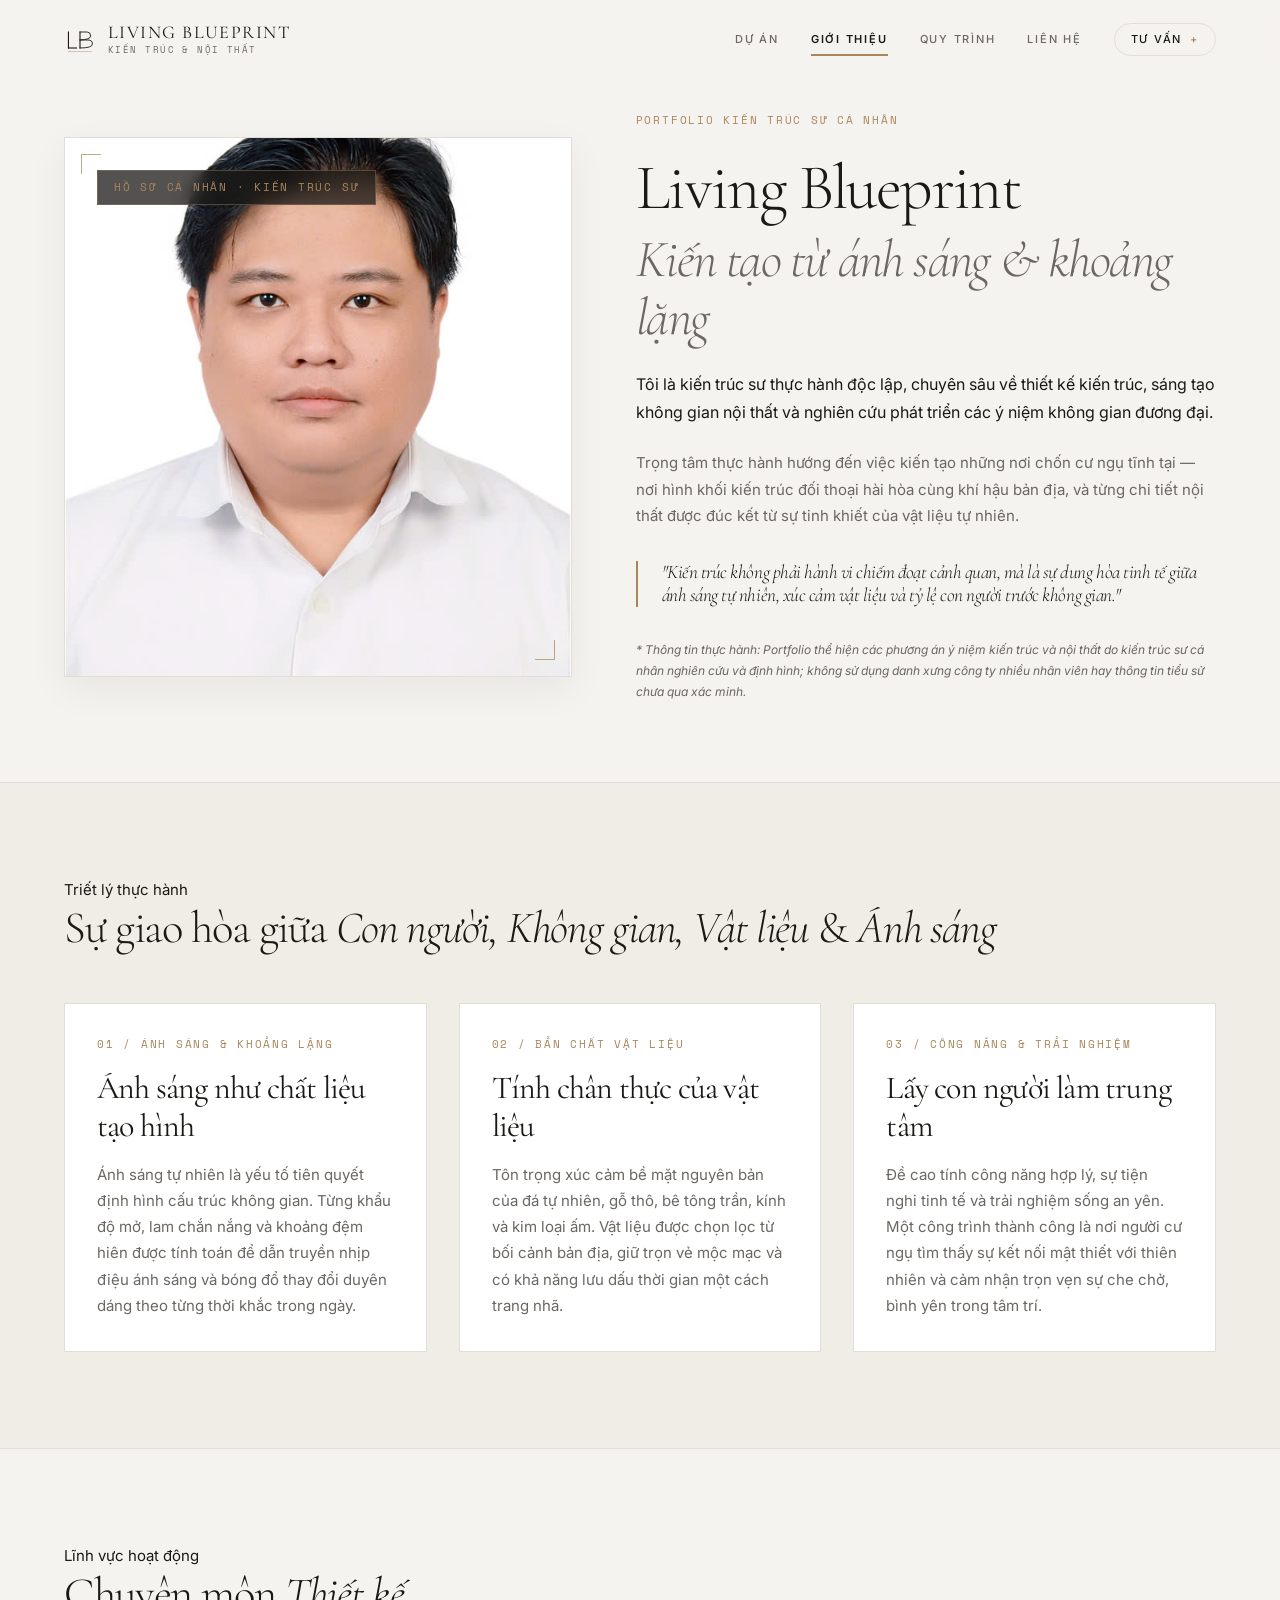
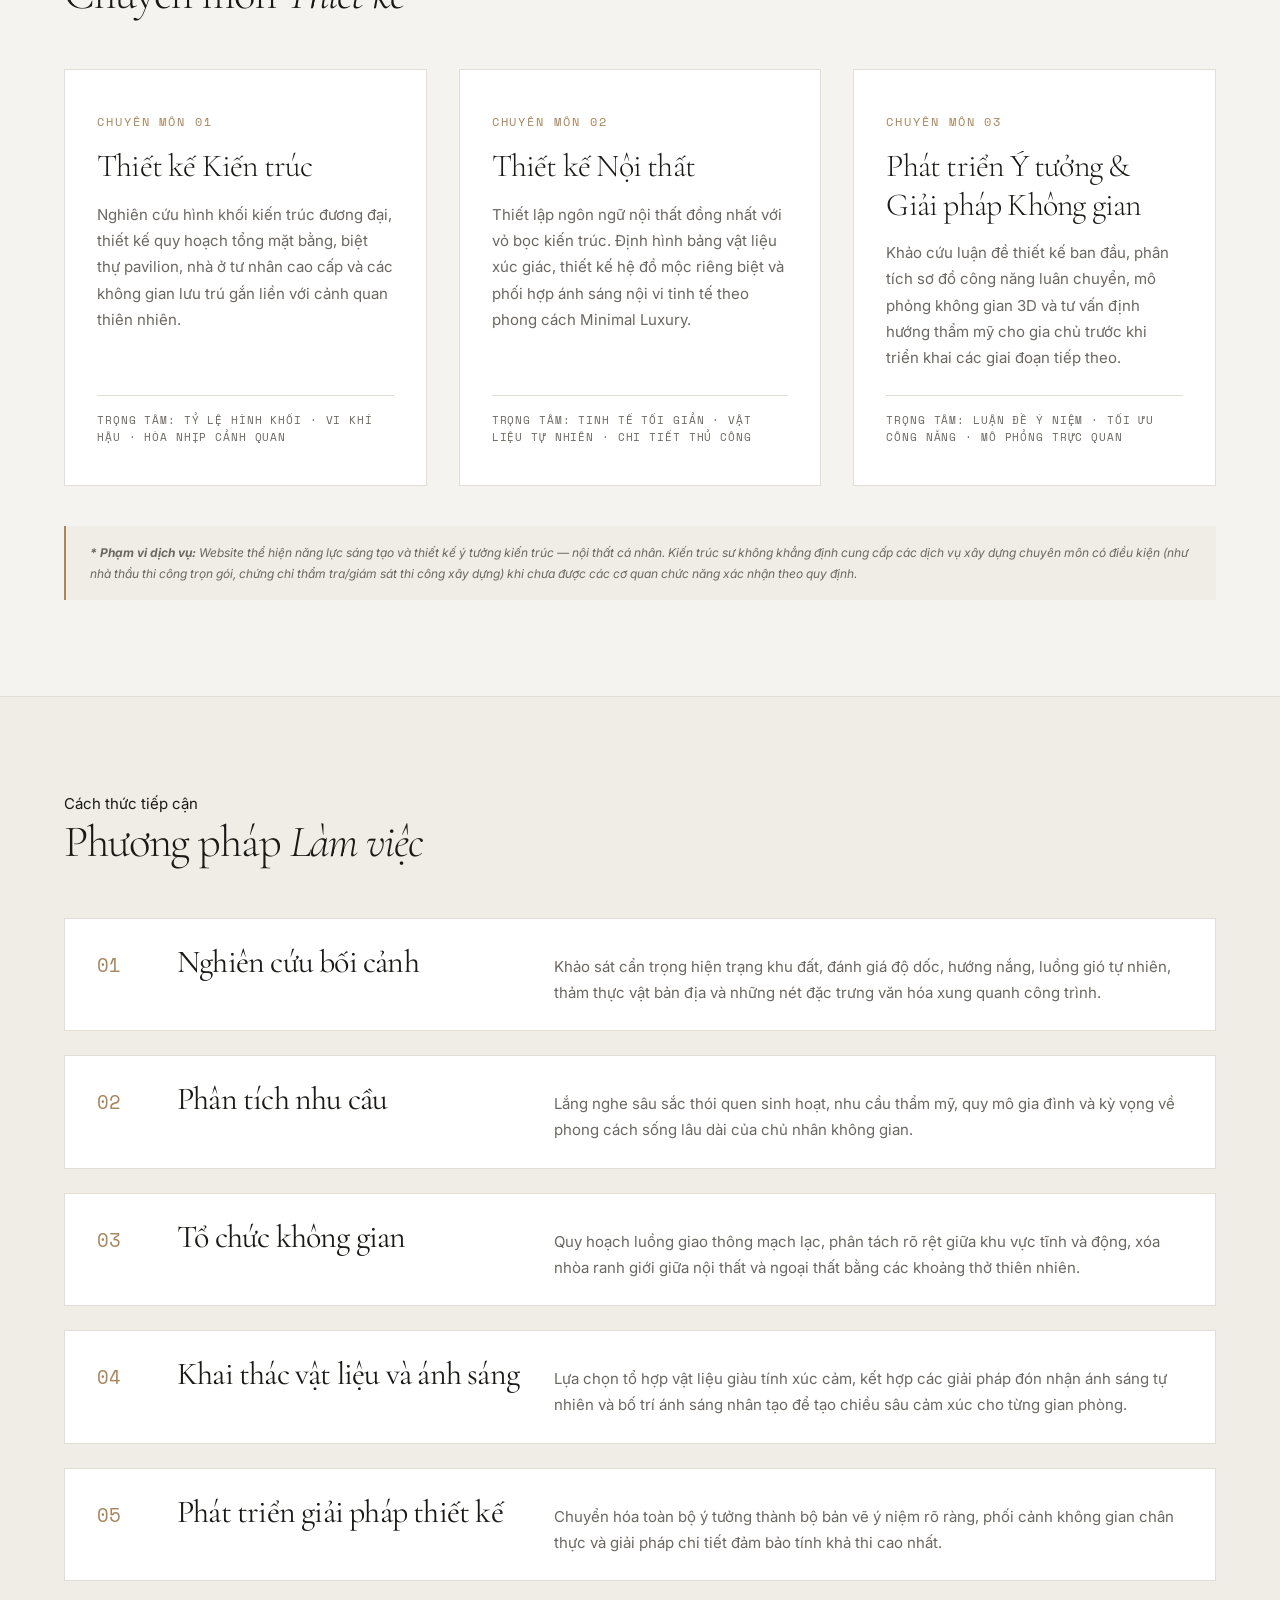
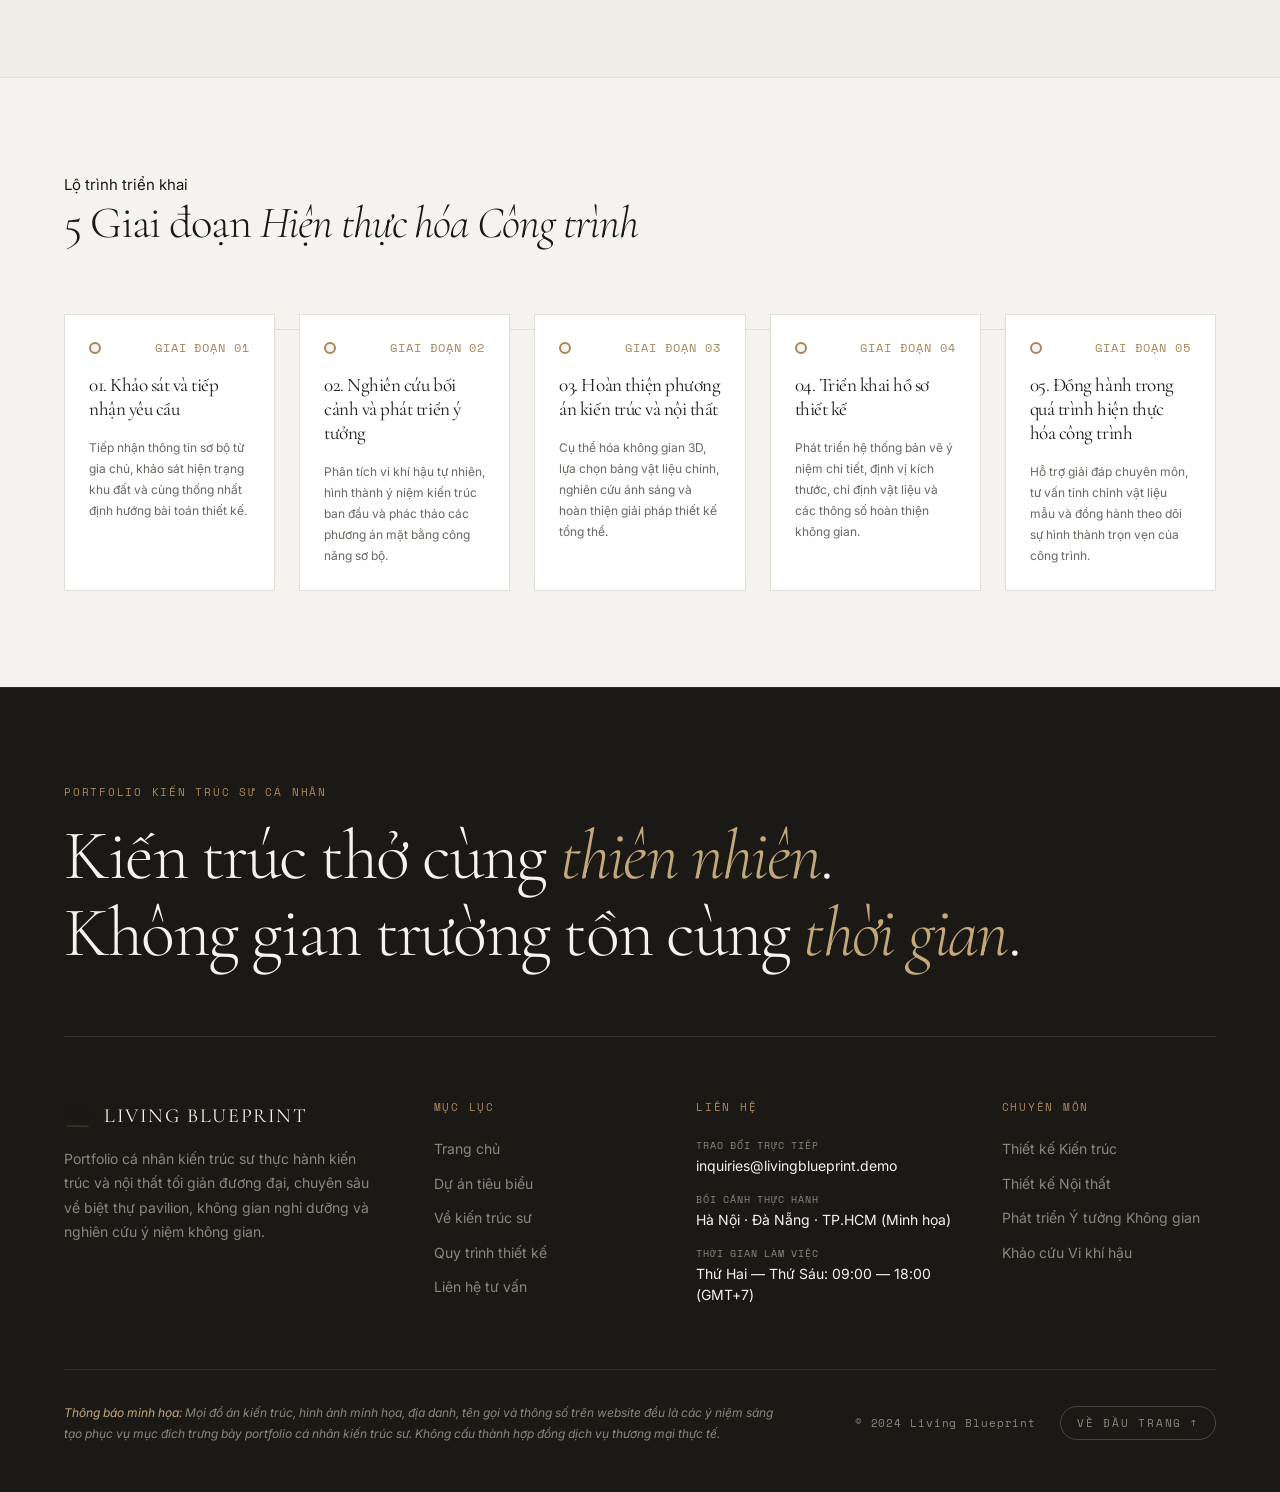
==== commit db42c53e: "feat: customize brand name, logo, hero cover stepper and cinematic entrance motion" ====
--- a/about.html
+++ b/about.html
@@ -35,6 +35,7 @@
 
   <!-- Page CSS — Phase 5 -->
   <link rel="stylesheet" href="css/pages/about.css">
+  <link rel="stylesheet" href="css/editor/visual-editor.css">
 </head>
 
 <body>
@@ -42,8 +43,8 @@
   <!-- ── 1. PAGE LOADER ── -->
   <div class="page-loader" aria-hidden="false">
     <div class="page-loader__content">
-      <img src="assets/svg/logo.svg" alt="" class="page-loader__logo" width="48" height="48">
-      <span class="page-loader__brand">Living Blueprint</span>
+      <img src="assets/svg/logo.svg" alt="" class="page-loader__logo" width="48" height="48" data-editable-image="site.logoUrl">
+      <span class="page-loader__brand" data-content-key="site.brandTitle">Living Blueprint</span>
       <div class="page-loader__line-wrap" aria-hidden="true">
         <div class="page-loader__line"></div>
       </div>
@@ -116,10 +117,10 @@
       <nav class="site-navbar" aria-label="Điều hướng chính">
         <div class="site-navbar__inner">
           <a href="index.html" class="site-navbar__brand" aria-label="Living Blueprint — Trang chủ">
-            <img src="assets/svg/logo.svg" alt="" class="site-navbar__logo-icon" width="32" height="32">
+            <img src="assets/svg/logo.svg" alt="Logo" class="site-navbar__logo-icon" width="32" height="32" data-editable-image="site.logoUrl">
             <div class="site-navbar__brand-text">
-              <span class="site-navbar__brand-title">Living Blueprint</span>
-              <span class="site-navbar__brand-sub">Kiến trúc &amp; Nội thất</span>
+              <span class="site-navbar__brand-title" data-content-key="site.brandTitle">Living Blueprint</span>
+              <span class="site-navbar__brand-sub" data-content-key="site.brandSub">Kiến trúc &amp; Nội thất</span>
             </div>
           </a>
 
@@ -155,7 +156,7 @@
             
             <!-- Portrait Placeholder Container -->
             <div class="about-portrait-wrap">
-              <div class="about-portrait" role="img" aria-label="Vị trí ảnh chân dung kiến trúc sư" data-cursor="view" data-cursor-label="CHÂN DUNG">
+              <div class="about-portrait" role="img" aria-label="Vị trí ảnh chân dung kiến trúc sư" data-cursor="view" data-cursor-label="CHÂN DUNG" data-editable-image="about.portrait">
                 <span class="about-portrait__badge">Hồ sơ cá nhân · Kiến trúc sư</span>
                 
                 <!-- Architectural watermark icon -->
@@ -447,8 +448,8 @@
         <div class="site-footer__grid">
           <div class="site-footer__col">
             <a href="index.html" class="site-footer__brand" aria-label="Living Blueprint — Trang chủ">
-              <img src="assets/svg/logo.svg" alt="" width="28" height="28">
-              <span class="site-footer__brand-title">Living Blueprint</span>
+              <img src="assets/svg/logo.svg" alt="" width="28" height="28" data-editable-image="site.logoUrl">
+              <span class="site-footer__brand-title" data-content-key="site.brandTitle">Living Blueprint</span>
             </a>
             <p class="site-footer__desc">
               Portfolio cá nhân kiến trúc sư thực hành kiến trúc và nội thất tối giản đương đại, chuyên sâu về biệt thự pavilion, không gian nghỉ dưỡng và nghiên cứu ý niệm không gian.
--- a/css/components/loader.css
+++ b/css/components/loader.css
@@ -19,14 +19,16 @@
   opacity: 1;
   visibility: visible;
   transition:
-    opacity 0.5s var(--ease-expo),
-    visibility 0.5s;
+    opacity 0.65s cubic-bezier(0.16, 1, 0.3, 1),
+    transform 0.65s cubic-bezier(0.16, 1, 0.3, 1),
+    visibility 0.65s;
   pointer-events: auto;
 }
 
-/* When loaded, smoothly disappear */
+/* When loaded, smoothly dissolve upward with luxury ease */
 body.is-loaded .page-loader {
   opacity: 0;
+  transform: translateY(-20px);
   visibility: hidden;
   pointer-events: none;
 }
--- a/css/pages/about.css
+++ b/css/pages/about.css
@@ -33,6 +33,17 @@
   justify-content: space-between;
   padding: var(--space-8);
   box-shadow: 0 12px 36px rgba(0, 0, 0, 0.06);
+}
+
+.about-portrait.has-image .about-portrait__watermark,
+.about-portrait.has-image .about-portrait__notice-box {
+  display: none !important;
+}
+
+.about-portrait.has-image {
+  background-size: cover !important;
+  background-position: center !important;
+  background-repeat: no-repeat !important;
 }
 
 /* Minimal architectural corner marks */
--- a/css/editor/visual-editor.css
+++ b/css/editor/visual-editor.css
@@ -0,0 +1,838 @@
+/* ============================================================
+   LIVING BLUEPRINT — Visual Content Editor Stylesheet
+   Minimal Luxury · Architectural Editorial Styling
+   ============================================================ */
+
+/* ── 1. Root & Dock Container ──────────────────────────────── */
+.lb-dock {
+  position: fixed;
+  bottom: 24px;
+  left: 50%;
+  transform: translateX(-50%) translateY(0);
+  z-index: 10000;
+  display: flex;
+  align-items: center;
+  gap: 8px;
+  background: rgba(26, 25, 22, 0.94);
+  backdrop-filter: blur(16px);
+  -webkit-backdrop-filter: blur(16px);
+  border: 1px solid rgba(168, 134, 92, 0.32);
+  border-radius: 9999px;
+  padding: 6px 14px;
+  box-shadow: 0 16px 40px rgba(0, 0, 0, 0.45), 0 0 0 1px rgba(255, 255, 255, 0.04);
+  font-family: var(--font-ui, -apple-system, BlinkMacSystemFont, 'Inter', sans-serif);
+  font-size: 13px;
+  color: #F5F3EF;
+  user-select: none;
+  transition: transform 0.3s cubic-bezier(0.2, 0.8, 0.2, 1), opacity 0.3s ease;
+}
+
+.lb-dock--hidden {
+  transform: translateX(-50%) translateY(100px);
+  opacity: 0;
+  pointer-events: none;
+}
+
+.lb-dock--collapsed .lb-dock__tools {
+  display: none !important;
+}
+
+/* ── 2. Brand & State Indicators ───────────────────────────── */
+.lb-dock__brand {
+  display: flex;
+  align-items: center;
+  gap: 6px;
+  font-family: var(--font-mono, 'Space Mono', monospace);
+  font-size: 11px;
+  letter-spacing: 0.1em;
+  text-transform: uppercase;
+  color: #A8865C;
+  padding: 4px 8px;
+  border-radius: 9999px;
+  background: rgba(168, 134, 92, 0.12);
+  cursor: pointer;
+}
+
+.lb-dock__brand-dot {
+  width: 6px;
+  height: 6px;
+  border-radius: 50%;
+  background: #A8865C;
+  box-shadow: 0 0 8px #A8865C;
+}
+
+.lb-dock__divider {
+  width: 1px;
+  height: 20px;
+  background: rgba(255, 255, 255, 0.12);
+  margin: 0 2px;
+}
+
+/* ── 3. Dock Buttons ───────────────────────────────────────── */
+.lb-btn {
+  display: inline-flex;
+  align-items: center;
+  gap: 6px;
+  background: transparent;
+  border: 1px solid transparent;
+  color: #DDD9D2;
+  font-family: inherit;
+  font-size: 12px;
+  font-weight: 500;
+  padding: 6px 12px;
+  border-radius: 9999px;
+  cursor: pointer;
+  transition: all 0.2s ease;
+  white-space: nowrap;
+}
+
+.lb-btn:hover {
+  background: rgba(255, 255, 255, 0.08);
+  color: #FFFFFF;
+}
+
+.lb-btn--primary {
+  background: #A8865C;
+  color: #1A1916;
+  font-weight: 600;
+}
+
+.lb-btn--primary:hover {
+  background: #BFA075;
+  color: #1A1916;
+}
+
+.lb-btn--active {
+  background: rgba(168, 134, 92, 0.2);
+  border-color: rgba(168, 134, 92, 0.5);
+  color: #A8865C;
+}
+
+.lb-btn--danger {
+  color: #E57373;
+}
+.lb-btn--danger:hover {
+  background: rgba(229, 115, 115, 0.12);
+  color: #FF8A80;
+}
+
+.lb-badge-status {
+  display: flex;
+  align-items: center;
+  gap: 5px;
+  font-size: 11px;
+  padding: 4px 8px;
+  border-radius: 9999px;
+  background: rgba(255, 255, 255, 0.04);
+  color: #9E9A93;
+}
+
+.lb-badge-status--dirty {
+  color: #E6A23C;
+  background: rgba(230, 162, 60, 0.1);
+}
+
+.lb-badge-status__dot {
+  width: 6px;
+  height: 6px;
+  border-radius: 50%;
+  background: #67C23A;
+}
+
+.lb-badge-status--dirty .lb-badge-status__dot {
+  background: #E6A23C;
+  animation: lb-pulse 1.4s infinite;
+}
+
+@keyframes lb-pulse {
+  0% { transform: scale(0.9); opacity: 0.7; }
+  50% { transform: scale(1.2); opacity: 1; }
+  100% { transform: scale(0.9); opacity: 0.7; }
+}
+
+/* ── 4. Editable Region Styling ────────────────────────────── */
+body.lb-edit-mode [data-content-key],
+body.lb-edit-mode [data-project-key] {
+  outline: 1px dashed rgba(168, 134, 92, 0.4);
+  outline-offset: 3px;
+  cursor: text;
+  transition: outline 0.15s ease, background-color 0.15s ease;
+  min-height: 1em;
+}
+
+body.lb-edit-mode [data-content-key]:hover,
+body.lb-edit-mode [data-project-key]:hover {
+  outline: 1px solid #A8865C;
+  background-color: rgba(168, 134, 92, 0.06);
+}
+
+body.lb-edit-mode [data-content-key]:focus,
+body.lb-edit-mode [data-project-key]:focus {
+  outline: 2px solid #A8865C !important;
+  background-color: rgba(168, 134, 92, 0.12) !important;
+  border-radius: 2px;
+}
+
+/* Image replacement overlay */
+body.lb-edit-mode [data-editable-image],
+body.lb-edit-mode [data-project-image] {
+  position: relative !important;
+  outline: 1px dashed rgba(168, 134, 92, 0.5) !important;
+  outline-offset: -2px;
+  cursor: pointer;
+}
+
+body.lb-edit-mode .lb-img-change-badge {
+  position: absolute;
+  top: 14px;
+  right: 14px;
+  z-index: 100;
+  display: inline-flex;
+  align-items: center;
+  gap: 6px;
+  background: rgba(26, 25, 22, 0.88);
+  backdrop-filter: blur(8px);
+  border: 1px solid #A8865C;
+  color: #F5F3EF;
+  font-family: var(--font-ui, sans-serif);
+  font-size: 11px;
+  font-weight: 600;
+  padding: 6px 12px;
+  border-radius: 9999px;
+  box-shadow: 0 4px 16px rgba(0,0,0,0.4);
+  cursor: pointer;
+  opacity: 0.9;
+  transition: all 0.2s ease;
+}
+
+body.lb-edit-mode .lb-img-change-badge:hover {
+  opacity: 1;
+  background: #A8865C;
+  color: #1A1916;
+}
+
+/* ── 5. Toast Notifications ────────────────────────────────── */
+.lb-toast-container {
+  position: fixed;
+  top: 24px;
+  right: 24px;
+  z-index: 11000;
+  display: flex;
+  flex-direction: column;
+  gap: 10px;
+  pointer-events: none;
+}
+
+.lb-toast {
+  pointer-events: auto;
+  display: flex;
+  align-items: center;
+  gap: 10px;
+  min-width: 280px;
+  max-width: 420px;
+  background: rgba(26, 25, 22, 0.96);
+  backdrop-filter: blur(16px);
+  border: 1px solid rgba(168, 134, 92, 0.4);
+  border-radius: 8px;
+  padding: 12px 18px;
+  color: #F5F3EF;
+  font-family: var(--font-ui, sans-serif);
+  font-size: 13px;
+  box-shadow: 0 12px 32px rgba(0, 0, 0, 0.5);
+  animation: lb-slide-in 0.3s cubic-bezier(0.2, 0.8, 0.2, 1);
+}
+
+.lb-toast--success { border-color: #67C23A; }
+.lb-toast--error { border-color: #E57373; }
+.lb-toast--info { border-color: #A8865C; }
+
+@keyframes lb-slide-in {
+  from { transform: translateX(40px); opacity: 0; }
+  to { transform: translateX(0); opacity: 1; }
+}
+
+/* ── 6. Modals (Project Manager & Add Project) ──────────────── */
+.lb-modal-backdrop {
+  position: fixed;
+  inset: 0;
+  background: rgba(10, 10, 9, 0.85);
+  backdrop-filter: blur(12px);
+  z-index: 12000;
+  display: flex;
+  align-items: center;
+  justify-content: center;
+  padding: 20px;
+  opacity: 0;
+  pointer-events: none;
+  transition: opacity 0.25s ease;
+}
+
+.lb-modal-backdrop.is-open {
+  opacity: 1;
+  pointer-events: auto;
+}
+
+.lb-modal {
+  width: 100%;
+  max-width: 900px;
+  max-height: 88vh;
+  background: #1A1916;
+  border: 1px solid rgba(168, 134, 92, 0.35);
+  border-radius: 12px;
+  box-shadow: 0 24px 60px rgba(0, 0, 0, 0.7);
+  display: flex;
+  flex-direction: column;
+  overflow: hidden;
+  font-family: var(--font-ui, sans-serif);
+  color: #F5F3EF;
+  transform: translateY(20px);
+  transition: transform 0.25s cubic-bezier(0.2, 0.8, 0.2, 1);
+}
+
+.lb-modal-backdrop.is-open .lb-modal {
+  transform: translateY(0);
+}
+
+.lb-modal__header {
+  display: flex;
+  align-items: center;
+  justify-content: space-between;
+  padding: 18px 24px;
+  border-bottom: 1px solid rgba(255, 255, 255, 0.08);
+}
+
+.lb-modal__title {
+  font-family: var(--font-display, 'Cormorant Garamond', serif);
+  font-size: 22px;
+  font-weight: 500;
+  color: #F5F3EF;
+  display: flex;
+  align-items: center;
+  gap: 10px;
+}
+
+.lb-modal__close {
+  background: transparent;
+  border: none;
+  color: #9E9A93;
+  font-size: 20px;
+  cursor: pointer;
+  padding: 4px 8px;
+  border-radius: 4px;
+  transition: all 0.2s;
+}
+
+.lb-modal__close:hover {
+  color: #FFFFFF;
+  background: rgba(255, 255, 255, 0.08);
+}
+
+.lb-modal__body {
+  padding: 24px;
+  overflow-y: auto;
+  flex: 1;
+}
+
+.lb-modal__footer {
+  display: flex;
+  align-items: center;
+  justify-content: flex-end;
+  gap: 12px;
+  padding: 16px 24px;
+  border-top: 1px solid rgba(255, 255, 255, 0.08);
+  background: rgba(0, 0, 0, 0.2);
+}
+
+/* Project Table & Card list in Modal */
+.lb-project-list {
+  display: flex;
+  flex-direction: column;
+  gap: 12px;
+}
+
+.lb-project-item {
+  display: flex;
+  align-items: center;
+  gap: 14px;
+  background: rgba(255, 255, 255, 0.03);
+  border: 1px solid rgba(255, 255, 255, 0.06);
+  border-radius: 8px;
+  padding: 12px 16px;
+  transition: all 0.2s ease;
+}
+
+.lb-project-item:hover {
+  background: rgba(255, 255, 255, 0.06);
+  border-color: rgba(168, 134, 92, 0.3);
+}
+
+.lb-project-item__thumb {
+  width: 64px;
+  height: 48px;
+  border-radius: 4px;
+  background-size: cover;
+  background-position: center;
+  flex-shrink: 0;
+  border: 1px solid rgba(255, 255, 255, 0.1);
+}
+
+.lb-project-item__info {
+  flex: 1;
+  min-width: 0;
+}
+
+.lb-project-item__title {
+  font-size: 15px;
+  font-weight: 500;
+  color: #F5F3EF;
+  margin-bottom: 3px;
+  white-space: nowrap;
+  overflow: hidden;
+  text-overflow: ellipsis;
+}
+
+.lb-project-item__meta {
+  font-size: 12px;
+  color: #8C8881;
+  display: flex;
+  gap: 8px;
+}
+
+.lb-project-item__actions {
+  display: flex;
+  align-items: center;
+  gap: 8px;
+}
+
+/* Forms in Modal */
+.lb-form-grid {
+  display: grid;
+  grid-template-columns: repeat(2, 1fr);
+  gap: 16px;
+}
+
+.lb-form-grid--full {
+  grid-column: span 2;
+}
+
+.lb-form-group {
+  display: flex;
+  flex-direction: column;
+  gap: 6px;
+}
+
+.lb-form-label {
+  font-size: 11px;
+  font-family: var(--font-mono, monospace);
+  letter-spacing: 0.08em;
+  text-transform: uppercase;
+  color: #A8865C;
+}
+
+.lb-form-input,
+.lb-form-textarea,
+.lb-form-select {
+  background: rgba(0, 0, 0, 0.35);
+  border: 1px solid rgba(255, 255, 255, 0.14);
+  border-radius: 6px;
+  padding: 8px 12px;
+  color: #F5F3EF;
+  font-family: inherit;
+  font-size: 13px;
+  transition: border-color 0.2s;
+}
+
+.lb-form-input:focus,
+.lb-form-textarea:focus,
+.lb-form-select:focus {
+  outline: none;
+  border-color: #A8865C;
+  box-shadow: 0 0 0 2px rgba(168, 134, 92, 0.2);
+}
+
+.lb-upload-box {
+  border: 2px dashed rgba(168, 134, 92, 0.4);
+  border-radius: 8px;
+  padding: 24px;
+  text-align: center;
+  background: rgba(168, 134, 92, 0.04);
+  cursor: pointer;
+  transition: all 0.2s;
+}
+
+.lb-upload-box:hover {
+  background: rgba(168, 134, 92, 0.08);
+  border-color: #A8865C;
+}
+
+.lb-upload-preview {
+  width: 100%;
+  height: 180px;
+  border-radius: 6px;
+  background-size: cover;
+  background-position: center;
+  margin-top: 10px;
+  border: 1px solid rgba(255, 255, 255, 0.1);
+  display: none;
+}
+
+/* ── 8. Card Floating Action Bar (Projects & Home) ────────── */
+body.lb-edit-mode .project-card,
+body.lb-edit-mode .featured-card {
+  position: relative !important;
+}
+
+body.lb-edit-mode .lb-card-action-bar {
+  position: absolute;
+  top: 12px;
+  right: 12px;
+  z-index: 1000;
+  display: flex;
+  align-items: center;
+  gap: 6px;
+  pointer-events: auto !important;
+}
+
+.lb-card-btn {
+  display: inline-flex;
+  align-items: center;
+  gap: 5px;
+  background: rgba(26, 25, 22, 0.92);
+  backdrop-filter: blur(8px);
+  border: 1px solid #A8865C;
+  color: #F5F3EF;
+  font-family: var(--font-ui, sans-serif);
+  font-size: 11px;
+  font-weight: 600;
+  padding: 6px 12px;
+  border-radius: 4px;
+  cursor: pointer;
+  transition: all 0.2s ease;
+  box-shadow: 0 4px 12px rgba(0, 0, 0, 0.4);
+}
+
+.lb-card-btn:hover {
+  background: #A8865C;
+  color: #1A1916;
+  transform: translateY(-1px);
+  box-shadow: 0 6px 16px rgba(0, 0, 0, 0.5);
+}
+
+.lb-card-btn--img {
+  border-color: #A8865C;
+}
+
+.lb-card-btn--edit {
+  border-color: rgba(255, 255, 255, 0.3);
+}
+
+/* ── 9. Universal Image Picker Modal ──────────────────────── */
+.lb-image-picker {
+  display: flex;
+  flex-direction: column;
+  gap: 16px;
+}
+
+.lb-picker-tabs {
+  display: flex;
+  gap: 8px;
+  border-bottom: 1px solid rgba(255, 255, 255, 0.1);
+  padding-bottom: 8px;
+}
+
+.lb-picker-tab-btn {
+  background: transparent;
+  border: none;
+  color: #9E9A93;
+  font-family: var(--font-ui, sans-serif);
+  font-size: 12px;
+  font-weight: 500;
+  padding: 6px 12px;
+  border-radius: 4px;
+  cursor: pointer;
+  transition: all 0.2s;
+}
+
+.lb-picker-tab-btn:hover {
+  color: #F5F3EF;
+  background: rgba(255, 255, 255, 0.05);
+}
+
+.lb-picker-tab-btn.is-active {
+  color: #1A1916;
+  background: #A8865C;
+  font-weight: 600;
+}
+
+.lb-picker-pane {
+  display: none;
+}
+
+.lb-picker-pane.is-active {
+  display: block;
+}
+
+.lb-presets-grid {
+  display: grid;
+  grid-template-columns: repeat(auto-fill, minmax(130px, 1fr));
+  gap: 10px;
+  max-height: 220px;
+  overflow-y: auto;
+  padding-right: 4px;
+}
+
+.lb-preset-item {
+  border: 1px solid rgba(255, 255, 255, 0.12);
+  border-radius: 6px;
+  overflow: hidden;
+  cursor: pointer;
+  transition: all 0.2s;
+  background: rgba(0, 0, 0, 0.2);
+}
+
+.lb-preset-item:hover {
+  border-color: #A8865C;
+  transform: translateY(-2px);
+}
+
+.lb-preset-item.is-selected {
+  border: 2px solid #A8865C;
+  box-shadow: 0 0 0 2px rgba(168, 134, 92, 0.3);
+}
+
+.lb-preset-thumb {
+  width: 100%;
+  height: 75px;
+  background-size: cover;
+  background-position: center;
+}
+
+.lb-preset-title {
+  padding: 6px 8px;
+  font-size: 10px;
+  line-height: 1.3;
+  color: #DDD9D2;
+  white-space: nowrap;
+  overflow: hidden;
+  text-overflow: ellipsis;
+}
+
+.lb-picker-preview-section {
+  border-top: 1px solid rgba(255, 255, 255, 0.08);
+  padding-top: 12px;
+}
+
+.lb-picker-preview-label {
+  font-size: 11px;
+  font-family: var(--font-mono, monospace);
+  color: #A8865C;
+  text-transform: uppercase;
+  margin-bottom: 6px;
+}
+
+.lb-picker-preview-img {
+  width: 100%;
+  height: 160px;
+  border-radius: 6px;
+  background-size: cover;
+  background-position: center;
+  background-repeat: no-repeat;
+  border: 1px solid rgba(255, 255, 255, 0.15);
+  display: flex;
+  align-items: center;
+  justify-content: center;
+  background-color: #151412;
+}
+
+/* ── 10. Universal Visual Elements & Action Bars (Project Detail & Site) ────── */
+body.lb-edit-mode .pdetail-drawing-canvas-wrap,
+body.lb-edit-mode .pdetail-gallery-item,
+body.lb-edit-mode .pdetail-hero,
+body.lb-edit-mode .pdetail-next-section,
+body.lb-edit-mode .about-portrait,
+body.lb-edit-mode .project-card,
+body.lb-edit-mode .featured-card,
+body.lb-edit-mode [data-editable-image] {
+  position: relative !important;
+  transition: outline 0.15s ease;
+}
+
+body.lb-edit-mode .pdetail-drawing-canvas-wrap:hover,
+body.lb-edit-mode .pdetail-gallery-item:hover,
+body.lb-edit-mode .about-portrait:hover,
+body.lb-edit-mode .project-card:hover,
+body.lb-edit-mode .featured-card:hover,
+body.lb-edit-mode [data-editable-image]:hover {
+  outline: 2px dashed #A8865C !important;
+  outline-offset: -2px;
+}
+
+body.lb-edit-mode .pdetail-drawing-canvas-wrap,
+body.lb-edit-mode .pdetail-gallery-item,
+body.lb-edit-mode .about-portrait,
+body.lb-edit-mode .pdetail-material-swatch {
+  cursor: pointer !important;
+}
+
+body.lb-edit-mode .pdetail-material-swatch:hover {
+  outline: 2px solid #A8865C;
+  outline-offset: 2px;
+  transform: scale(1.1);
+  transition: all 0.2s ease;
+}
+
+body.lb-edit-mode .lb-drawing-action-bar,
+body.lb-edit-mode .lb-gallery-action-bar,
+body.lb-edit-mode .lb-hero-action-bar,
+body.lb-edit-mode .lb-portrait-action-bar,
+body.lb-edit-mode .lb-next-action-bar,
+body.lb-edit-mode .lb-editable-img-bar,
+body.lb-edit-mode .lb-logo-action-bar {
+  position: absolute;
+  z-index: 1000 !important;
+  display: flex;
+  align-items: center;
+  gap: 8px;
+  pointer-events: auto !important;
+}
+
+body.lb-edit-mode .site-navbar__brand {
+  position: relative !important;
+}
+
+body.lb-edit-mode .lb-logo-action-bar {
+  top: 100%;
+  left: 0;
+  margin-top: 4px;
+}
+
+body.lb-edit-mode .site-navbar__logo-icon:hover {
+  outline: 2px dashed #A8865C !important;
+  outline-offset: 3px;
+  cursor: pointer !important;
+}
+
+body.lb-edit-mode .lb-drawing-action-bar,
+body.lb-edit-mode .lb-gallery-action-bar,
+body.lb-edit-mode .lb-editable-img-bar {
+  top: 14px;
+  right: 14px;
+}
+
+body.lb-edit-mode .lb-hero-action-bar {
+  top: 96px;
+  right: 28px;
+}
+
+body.lb-edit-mode .lb-portrait-action-bar {
+  top: 20px;
+  right: 20px;
+}
+
+body.lb-edit-mode .lb-next-action-bar {
+  top: 24px;
+  right: 28px;
+}
+
+body.lb-edit-mode .pdetail-gallery-item:hover .pdetail-gallery-thumb {
+  transform: none !important;
+}
+
+@media (max-width: 768px) {
+  body.lb-edit-mode .lb-hero-action-bar {
+    top: 76px;
+    right: 16px;
+  }
+  body.lb-edit-mode .lb-portrait-action-bar {
+    top: 12px;
+    right: 12px;
+  }
+  body.lb-edit-mode .lb-next-action-bar {
+    top: 16px;
+    right: 16px;
+  }
+}
+
+/* ── 11. Modal Tabs & Media Management ────────────────────── */
+.lb-modal-tabs {
+  display: flex;
+  gap: 6px;
+  border-bottom: 1px solid rgba(255, 255, 255, 0.12);
+  margin-bottom: 20px;
+  padding-bottom: 6px;
+}
+
+.lb-modal-tab-btn {
+  background: transparent;
+  border: 1px solid transparent;
+  color: #9E9A93;
+  font-family: var(--font-ui, sans-serif);
+  font-size: 13px;
+  font-weight: 500;
+  padding: 8px 16px;
+  border-radius: 6px;
+  cursor: pointer;
+  transition: all 0.2s;
+}
+
+.lb-modal-tab-btn:hover {
+  color: #F5F3EF;
+  background: rgba(255, 255, 255, 0.05);
+}
+
+.lb-modal-tab-btn.is-active {
+  color: #1A1916;
+  background: #A8865C;
+  font-weight: 600;
+  border-color: #A8865C;
+}
+
+.lb-modal-tab-pane {
+  display: none;
+}
+
+.lb-modal-tab-pane.is-active {
+  display: block;
+}
+
+.lb-media-edit-card {
+  display: grid;
+  grid-template-columns: 140px 1fr auto;
+  gap: 16px;
+  background: rgba(0, 0, 0, 0.25);
+  border: 1px solid rgba(255, 255, 255, 0.08);
+  border-radius: 8px;
+  padding: 14px;
+  margin-bottom: 12px;
+  align-items: center;
+}
+
+.lb-media-edit-thumb {
+  width: 140px;
+  height: 90px;
+  border-radius: 6px;
+  background-size: cover;
+  background-position: center;
+  background-color: #2A2825;
+  border: 1px solid rgba(255, 255, 255, 0.1);
+  display: flex;
+  align-items: center;
+  justify-content: center;
+  overflow: hidden;
+}
+
+.lb-media-edit-fields {
+  display: grid;
+  grid-template-columns: 1fr 1fr;
+  gap: 10px;
+}
+
+.lb-media-edit-fields--full {
+  grid-column: span 2;
+}
+
+.lb-media-edit-actions {
+  display: flex;
+  flex-direction: column;
+  gap: 8px;
+}
